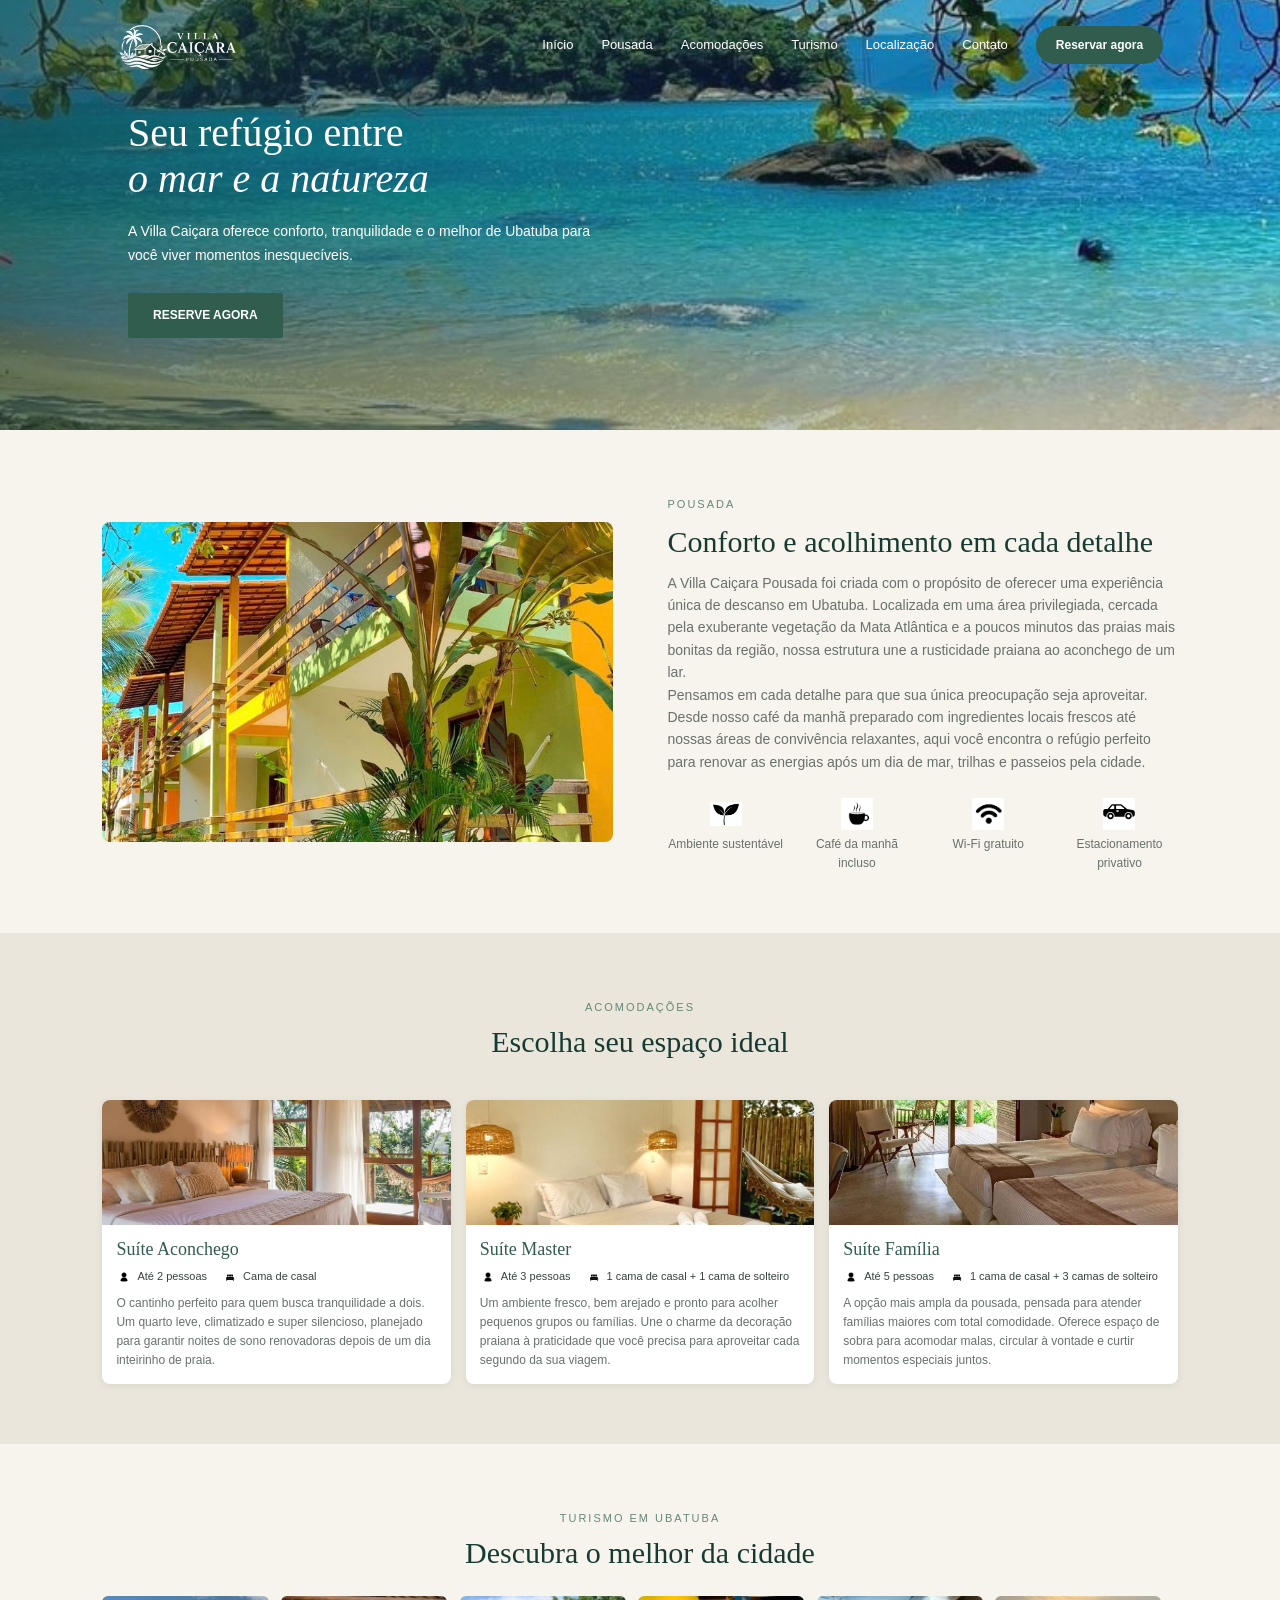
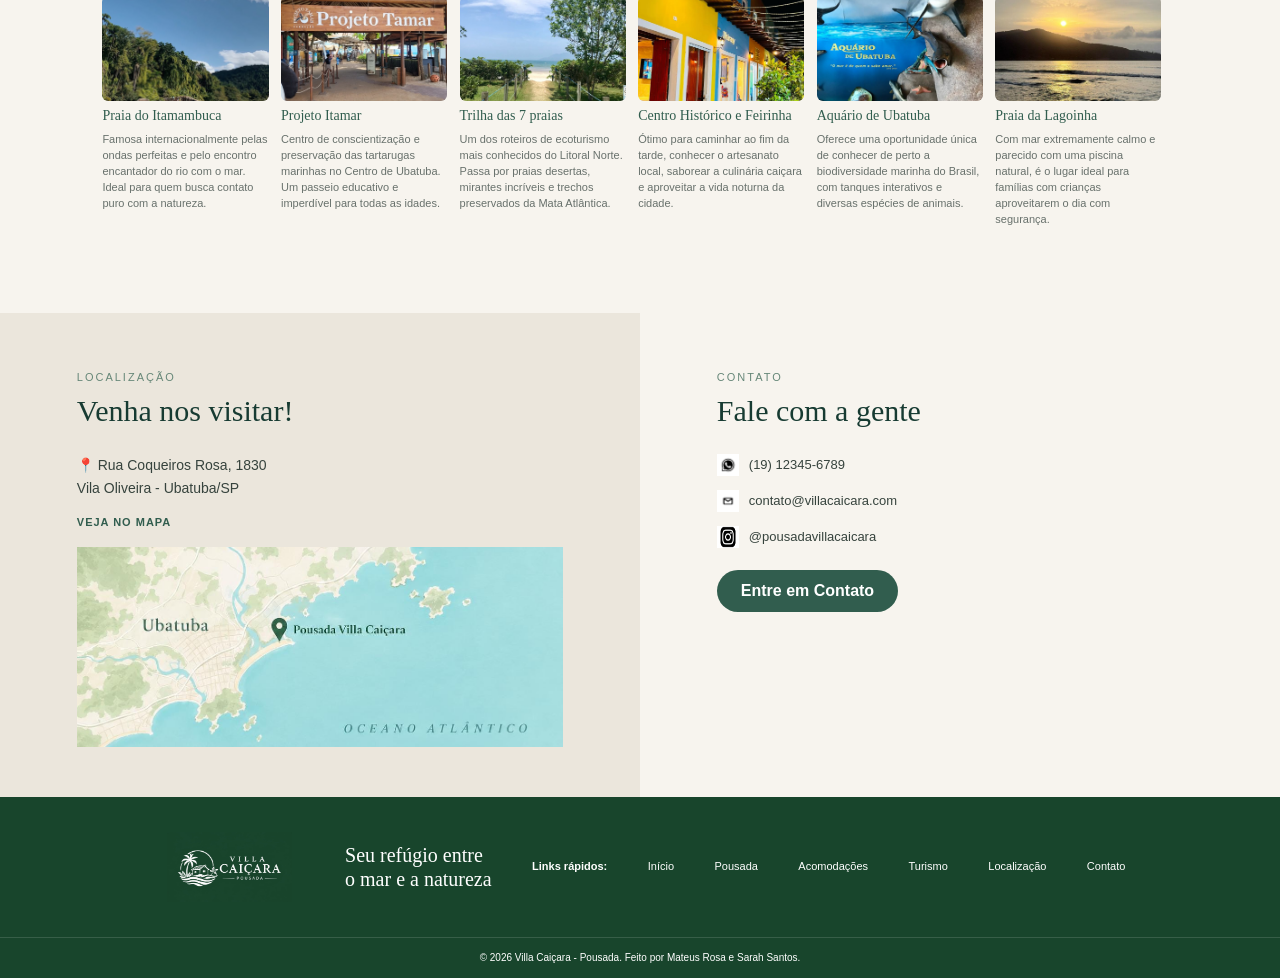
==== index.html @ ea9b94af "add files via upload" ====
<!DOCTYPE html>
<html lang="pt-BR">
<head>
    <meta charset="UTF-8">
    <meta name="viewport" content="width=device-width, initial-scale=1.0">
    <title>Villa Caiçara - Pousada</title>
    <link rel="stylesheet" href="css/style.css">
</head>
<body>
    <header class="hero" id="topo">
        <nav class="menu"> 
             <img src="imagens/logo_principal.png" alt="logo" class="logo-img">
            <div class="links">
                <a href="#topo">Início</a>
                    <a href="#pousada">Pousada</a>
                    <a href="#acomodacoes">Acomodações</a>
                    <a href="#turismo">Turismo</a>
                    <a href="#localizacao">Localização</a>
                    <a href="#contato">Contato</a>
                    <a href="#contato"><button>Reservar agora</button></a>
            </div>
        </nav>
        <div class="hero-text">
            <h1>Seu refúgio entre<br>
                <i>o mar e a natureza</i>
            </h1>
             <p>A Villa Caiçara oferece conforto, tranquilidade e o melhor de Ubatuba para você viver momentos inesquecíveis.</p>
            <a href="#contato" class="btn-reserva">Reserve Agora</a>
            </div>
    </header>


        <section id="pousada">
            <div class="pousada-container">
                <img src="imagens/faixa_pousada.jpeg" alt="" id="pousada-img">
                <div class="pousada-info">
                    <span class="sub-title">POUSADA</span>
                    <h2>Conforto e acolhimento em cada detalhe</h2>
                    <p>A Villa Caiçara Pousada foi criada com o propósito de oferecer uma experiência única de descanso em Ubatuba. Localizada em uma área privilegiada, cercada pela exuberante vegetação da Mata Atlântica e a poucos minutos das praias mais bonitas da região, nossa estrutura une a rusticidade praiana ao aconchego de um lar. <br>
                    Pensamos em cada detalhe para que sua única preocupação seja aproveitar. Desde nosso café da manhã preparado com ingredientes locais frescos até nossas áreas de convivência relaxantes, aqui você encontra o refúgio perfeito para renovar as energias após um dia de mar, trilhas e passeios pela cidade.</p>
                    <div class="itens-grid">
                        <div class="itens">
                            <img src="imagens/ambiente_sustentavel_logo.jpeg" alt="Icone planta" class="itens-img">
                            <p>Ambiente sustentável</p>
                        </div>
                        <div class="itens">
                            <img src="imagens/cafe_logo.jpeg" alt="Icone de um café" class="itens-img">
                            <p>Café da manhã incluso</p>
                        </div>
                        <div class="itens">
                            <img src="imagens/wifi_logo.jpeg" alt="Icone Wi-Fi" class="itens-img">
                            <p>Wi-Fi gratuito</p>
                        </div>
                        <div class="itens">
                            <img src="imagens/estacionamento_logo.jpeg" alt="Icone carro" class="itens-img">
                            <p>Estacionamento privativo</p>
                        </div>

                    </div>

                </div>
            </div>
        </section>

        <section id="acomodacoes">
            <div class="acomodacoes-container">
                <div class="titulo">
                    <span class="sub-title">ACOMODAÇÕES</span>
                    <h2>Escolha seu espaço ideal</h2>
                </div>

                <div class="card-acomodacao">
                    <img src="imagens/suite_aconchego.jpeg" alt="" class="card-img-principal">
                    <div class="card-acomodacao-body">
                        <h3>Suíte Aconchego</h3>
                        <div class="comodidades">
                            <div class="comodidade-item">
                                <img src="imagens/pessoa_logo.jpeg" alt="Pessoas" class="icone-card">
                                <span>Até 2 pessoas</span>
                            </div>
                            <div class="comodidade-item">
                                <img src="imagens/cama_logo.jpeg" alt="Cama" class="icone-card">
                                <span>Cama de casal</span>
                            </div>
                        </div>
                        <p>O cantinho perfeito para quem busca tranquilidade a dois. Um quarto leve, climatizado e super silencioso, planejado para garantir noites de sono renovadoras depois de um dia inteirinho de praia.</p>
                    </div>
                </div>

                <div class="card-acomodacao">
                    <img src="imagens/suite_master.jpeg" alt="" class="card-img-principal">
                    <div class="card-acomodacao-body">
                        <h3>Suíte Master</h3>
                        <div class="comodidades">
                            <div class="comodidade-item">
                                <img src="imagens/pessoa_logo.jpeg" alt="Pessoas" class="icone-card">
                                <span>Até 3 pessoas</span>
                            </div>
                            <div class="comodidade-item">
                                <img src="imagens/cama_logo.jpeg" alt="Cama" class="icone-card">
                                <span>1 cama de casal + 1 cama de solteiro</span>
                            </div>
                        </div>
                        <p>Um ambiente fresco, bem arejado e pronto para acolher pequenos grupos ou famílias. Une o charme da decoração praiana à praticidade que você precisa para aproveitar cada segundo da sua viagem.</p>
                    </div>
                </div>

                <div class="card-acomodacao">
                    <img src="imagens/suite_familia.jpeg" alt="" class="card-img-principal">
                    <div class="card-acomodacao-body">
                        <h3>Suíte Família</h3>
                        <div class="comodidades">
                            <div class="comodidade-item">
                                <img src="imagens/pessoa_logo.jpeg" alt="Pessoas" class="icone-card">
                                <span>Até 5 pessoas</span>
                            </div>
                            <div class="comodidade-item">
                                <img src="imagens/cama_logo.jpeg" alt="Cama" class="icone-card">
                                <span>1 cama de casal + 3 camas de solteiro</span>
                            </div>
                        </div>
                        <p>A opção mais ampla da pousada, pensada para atender famílias maiores com total comodidade. Oferece espaço de sobra para acomodar malas, circular à vontade e curtir momentos especiais juntos.</p>
                    </div>
                </div>
            </div>
        </section>

        <section id="turismo">
            <div class="turismo-container">
                <div class="titulo">
                    <span class="sub-title">TURISMO EM UBATUBA</span>
                    <h2>Descubra o melhor da cidade</h2>
                </div> 
                <div class="card-turismo">
                    <img src="imagens/itamambuca.jpeg" alt="">
                    <div class="card-turismo-body">
                        <h3>Praia do Itamambuca</h3>
                        <p>Famosa internacionalmente pelas ondas perfeitas e pelo encontro encantador do rio com o mar. Ideal para quem busca contato puro com a natureza.</p>
                    </div>
                </div>
                <div class="card-turismo">
                    <img src="imagens/progeto_itamar.jpeg" alt="imagem do projeto Itamar">
                    <div class="card-turismo-body">
                        <h3>Projeto Itamar</h3>
                        <p>Centro de conscientização e preservação das tartarugas marinhas no Centro de Ubatuba. Um passeio educativo e imperdível para todas as idades.</p>
                    </div>
                </div>
                <div class="card-turismo">
                    <img src="imagens/trilha_das_sete_praias.jpeg" alt="imagem da trilha das sete praias">
                    <div class="card-turismo-body">
                        <h3>Trilha das 7 praias</h3>
                        <p>Um dos roteiros de ecoturismo mais conhecidos do Litoral Norte. Passa por praias desertas, mirantes incríveis e trechos preservados da Mata Atlântica.</p>
                    </div>
                </div>
                <div class="card-turismo">
                    <img src="imagens/centrinho.jpeg" alt="imagem do centro de Ubatuba">
                    <div class="card-turismo-body">
                        <h3>Centro Histórico e Feirinha</h3>
                        <p>Ótimo para caminhar ao fim da tarde, conhecer o artesanato local, saborear a culinária caiçara e aproveitar a vida noturna da cidade.</p>
                    </div>
                </div>
                <div class="card-turismo">
                    <img src="imagens/aquario.jpeg" alt="imagem do aquario de Ubatuba">
                    <div class="card-turismo-body">
                        <h3>Aquário de Ubatuba</h3>
                        <p>Oferece uma oportunidade única de conhecer de perto a biodiversidade marinha do Brasil, com tanques interativos e diversas espécies de animais.</p>
                    </div>
                </div>
                <div class="card-turismo">
                    <img src="imagens/praia_lagoinha.jpeg" alt="imagem da praia da Lagoinha">
                    <div class="card-turismo-body">
                        <h3>Praia da Lagoinha</h3>
                        <p>Com mar extremamente calmo e parecido com uma piscina natural, é o lugar ideal para famílias com crianças aproveitarem o dia com segurança.</p>
                    </div>
                </div>
            </div>
        </section>

        <section id="localizacao">
            <div class="turismo-container">
                <div class="titulo">
                    <span class="sub-title">LOCALIZAÇÃO</span>
                    <h2>Venha nos visitar!</h2>
                </div>
                <div class="localizacao-info"> 
                    <p>📍 Rua Coqueiros Rosa, 1830 <br>
                    Vila Oliveira - Ubatuba/SP</p>
                    <h3>VEJA NO MAPA</h3>
                    <img src="imagens/mapa.jpeg" alt="imagem da Localização da pousada" id="mapa">
                </div>
            </div>
        </section>
        
        <section id="contato">
            <div class="titulo">
                    <span class="sub-title">CONTATO</span>
                    <h2>Fale com a gente</h2>
            </div>

            <div class="contato-container">
                <div class="contato-item">
                    <img src="imagens/whatsapp_logo.jpeg" alt="logo do WhatsApp" class="icone-contato">
                    <span>(19) 12345-6789</span>
                </div>
                <div class="contato-item">
                    <img src="imagens/gmail.logo.jpeg" alt="logo do Gmail" class="icone-contato">
                    <span>contato@villacaicara.com</span>
                </div>
                <div class="contato-item">
                    <img src="imagens/instagram_logo.jpeg" alt="logo do Instagram" class="icone-contato">
                    <span>@pousadavillacaicara</span>
                </div>
                
            </div>

            <button id="btnAbrirModal" class="btn-contato">Entre em Contato</button>

            <div id="modalContato" class="modal-container">
                <div class="modal-conteudo">
                    
                    <span id="btnFecharModal" class="btn-fechar">&times;</span>
                    
                    <h2>Entre em Contato</h2>
                    <p>Preencha os campos abaixo para nos enviar uma mensagem:</p>

                    <form id="formContatoModal" class="form-modal">
                        <div class="campo">
                            <label for="modalNome">Nome</label>
                            <input type="text" id="modalNome" required placeholder="Seu nome">
                        </div>

                        <div class="campo">
                            <label for="modalEmail">E-mail</label>
                            <input type="email" id="modalEmail" required placeholder="Seu e-mail">
                        </div>

                        <div class="campo">
                            <label for="modalMensagem">Mensagem</label>
                            <textarea id="modalMensagem" rows="3" required placeholder="Sua mensagem..."></textarea>
                        </div>

                        <button type="submit" class="btn-enviar">Enviar Mensagem</button>
                    </form>

                </div>
            </div>
        </section>

    </main>
    <footer>
        <div class="container-footer">
            <a href="#inicio" class="logo">
                <img src="imagens/logo_footer.jpeg" alt="logo Villa Caiçara com cor do footer" class="logo-img">
            </a>

            <h3>Seu refúgio entre <br>
                o mar e a natureza</h3>
            
            <h4>Links rápidos:</h4>
            <a href="#topo">Início</a>
            <a href="#pousada">Pousada</a>
            <a href="#acomodacoes">Acomodações</a>
            <a href="#turismo">Turismo</a>
            <a href="#localizacao">Localização</a>
            <a href="#contato">Contato</a>
             
        </div>

        <div class="footer-bottom">
            <p>&copy; 2026 Villa Caiçara - Pousada. Feito por Mateus Rosa e Sarah Santos.</p>
        </div>
    </footer>
    <script src="js/script.js"></script>
</body>
</html>
---- css/style.css ----
:root {
    --verde-escuro: #173b32;
    --verde-principal: #315d4e;
    --verde-claro: #668778;
    --bege: #f7f4ee;
    --bege-escuro: #ebe6dc;
    --branco: #ffffff;
    --texto: #36433d;
    --texto-claro: #68716c;
    --footer: #18452c;
}

* {
    margin: 0;
    padding: 0;
    box-sizing: border-box;
}

html {
    scroll-behavior: smooth;
}

body {
    font-family: Arial, sans-serif;
    color: var(--texto);
    background: var(--bege);
    line-height: 1.6;
}

a {
    text-decoration: none;
    color: inherit;
}

img {
    max-width: 100%;
    display: block;
}
/* TOPO / HERO */

.hero {
    height: 430px;
    position: relative;
    color: var(--branco);

    background-image:
        linear-gradient(
            90deg,
            rgba(23, 59, 50, 0.65),
            rgba(23, 59, 50, 0.05)
        ),
        url("../imagens/praia_do_lazaro.jpeg");

    background-size: cover;
    background-position: center;
}

/* MENU */

.menu {
    position: relative;
    z-index: 2;

    width: 100%;
    max-width: 1200px;
    height: 90px;

    margin: auto;
    padding: 15px 6%;

    display: flex;
    align-items: center;
    justify-content: space-between;
}

.logo-img {
    width: 120px;
    height: 70px;
    object-fit: contain;
}

.links {
    display: flex;
    align-items: center;
    gap: 28px;
}

.links a {
    color: white;
    font-size: 13px;
    text-decoration: none;
}

.links a:hover {
    opacity: 0.7;
}

.links button {
    border: none;
    background: var(--verde-principal);
    color: white;

    padding: 12px 20px;
    border-radius: 25px;

    font-size: 12px;
    font-weight: bold;

    cursor: pointer;
}

/* TEXTO DO TOPO */

.hero-text {
    position: relative;
    z-index: 2;

    max-width: 550px;

    margin-left: 10%;
    margin-top: 20px;
}

.hero-text h1 {
    font-family: Georgia, serif;
    font-size: 40px;
    font-weight: normal;
    line-height: 1.15;

    color: white;

    margin-bottom: 18px;
}

.hero-text h1 i {
    font-style: italic;
}

.hero-text p {
    max-width: 470px;

    color: white;
    font-size: 14px;
    line-height: 1.7;

    margin-bottom: 25px;
}

.btn-reserva {
    display: inline-block;

    background: var(--verde-principal);
    color: white;

    padding: 13px 25px;

    font-size: 12px;
    font-weight: bold;
    text-transform: uppercase;

    border-radius: 2px;
}
/* SEÇÕES */
section {
    padding: 60px 8%;
}

.pousada-container {
    max-width: 1100px;
    margin: auto;
    display: grid;
    grid-template-columns: 1fr 1fr;
    gap: 55px;
    align-items: center;
}

#pousada-img {
    width: 100%;
    height: 320px;
    object-fit: cover;
    border-radius: 8px;
}

.sub-title {
    font-size: 11px;
    letter-spacing: 2px;
    color: var(--verde-claro);
}

h2 {
    font: 30px Georgia, serif;
    color: var(--verde-escuro);
    line-height: 1.2;
}

.pousada-info h2 {
    margin: 8px 0 12px;
}

.pousada-info p {
    font-size: 14px;
    color: var(--texto-claro);
}

/* BENEFÍCIOS */
.itens-grid {
    display: grid;
    grid-template-columns: repeat(4, 1fr);
    gap: 15px;
    margin-top: 25px;
    text-align: center;
}

.itens-img {
    width: 32px;
    height: 32px;
    object-fit: contain;
    margin: auto;
}

.itens p {
    font-size: 12px;
    margin-top: 5px;
}

/* ACOMODAÇÕES */
#acomodacoes {
    background: var(--bege-escuro);
}

.titulo {
    text-align: center;
    margin-bottom: 25px;
}

.titulo h2 {
    margin-top: 5px;
}

.acomodacoes-container {
    max-width: 1150px;
    margin: auto;
    display: grid;
    grid-template-columns: repeat(3, 1fr);
    gap: 15px;
}

.acomodacoes-container .titulo {
    grid-column: 1 / -1;
}

.card-acomodacao {
    background: var(--branco);
    border-radius: 8px;
    overflow: hidden;
    box-shadow: 0 2px 8px #0001;
}

.card-img-principal {
    width: 100%;
    height: 125px;
    object-fit: cover;
}

.card-acomodacao-body {
    padding: 14px;
}

.card-acomodacao h3,
.card-turismo h3 {
    font: 18px Georgia, serif;
    color: var(--verde-principal);
    margin-bottom: 8px;
}

.comodidades {
    display: flex;
    gap: 15px;
    margin-bottom: 8px;
}

.comodidade-item {
    display: flex;
    align-items: center;
    gap: 5px;
    font-size: 11px;
}

.icone-card {
    width: 16px;
    height: 16px;
}

.card-acomodacao p,
.card-turismo p {
    font-size: 12px;
    color: var(--texto-claro);
}

/* TURISMO */
#turismo {
    background: var(--bege);
}

.turismo-container {
    max-width: 1200px;
    margin: auto;
}

.card-turismo {
    display: inline-block;
    vertical-align: top;
    width: calc(16.66% - 13px);
    margin: 0 8px 25px 0;
}

.card-turismo > img {
    width: 100%;
    height: 105px;
    object-fit: cover;
    border-radius: 6px;
}

.card-turismo-body {
    padding-top: 7px;
}

.card-turismo h3 {
    font-size: 14px;
}

.card-turismo p {
    font-size: 11px;
    line-height: 1.45;
}

/* LOCALIZAÇÃO E CONTATO */
#localizacao,
#contato {
    width: 50%;
    min-height: 380px;
    padding: 50px 6%;
    box-sizing: border-box;
}
#localizacao {
    float: left;
    background: var(--bege-escuro);
}

#contato {
    float: right;
    background: var(--bege);

}


#localizacao .titulo,
#contato .titulo {
    text-align: left;
}

.localizacao-info {
    max-width: 500px;
    font-size: 14px;
}

.localizacao-info h3 {
    font-size: 11px;
    letter-spacing: 1px;
    margin: 15px 0;
    color: var(--verde-principal);
}

#mapa {
    width: 100%;
    height: 200px;
    object-fit: cover;
}

.contato-container {
    display: flex;
    flex-direction: column;
    gap: 14px;
    margin: 10px 0 22px;
}

.contato-item {
    display: flex;
    align-items: center;
    gap: 10px;
    font-size: 13px;
}

.icone-contato {
    width: 22px;
    height: 22px;
}
footer{
    clear: both;
}

/* MODAL */
.btn-contato {
  background-color: var(--verde-principal);
  color: var(--branco);
  padding: 12px 24px;
  font-size: 1rem;
  font-weight: bold;
  border: none;
  border-radius: 25px;
  cursor: pointer;
  transition: background 0.3s;
}

.btn-contato:hover {
  background-color: var(--verde-claro);
}

.modal-container {
  position: fixed;
  top: 0;
  left: 0;
  width: 100%;
  height: 100%;
  background-color: rgba(0, 0, 0, 0.6);
  display: flex;
  justify-content: center;
  align-items: center;
  z-index: 1000;
  
  opacity: 0;
  pointer-events: none;
  transition: opacity 0.3s ease;
}

.modal-container.ativo {
  opacity: 1;
  pointer-events: all;
}

.modal-conteudo {
  background-color: var(--branco);
  padding: 30px;
  border-radius: 12px;
  width: 90%;
  max-width: 450px;
  position: relative;
  box-shadow: 0 5px 15px rgba(0, 0, 0, 0.3);
}

.btn-fechar {
  position: absolute;
  top: 10px;
  right: 15px;
  font-size: 28px;
  font-weight: bold;
  color: var(--verde-claro);
  cursor: pointer;
}

.btn-fechar:hover {
  color: var(--verde-escuro);
}

.form-modal .campo {
  display: flex;
  flex-direction: column;
  margin-top: 15px;
}

.form-modal label {
  font-weight: bold;
  margin-bottom: 5px;
}

.form-modal input,
.form-modal textarea {
  padding: 10px;
  border: 1px solid var(--verde-principal);
  border-radius: 6px;
  font-family: inherit;
}

.btn-enviar {
  margin-top: 20px;
  width: 100%;
  padding: 12px;
  background-color:var(--verde-principal);
  color: var(--branco);
  border: none;
  border-radius: 6px;
  font-weight: bold;
  cursor: pointer;
}


/* FOOTER */
footer {
    background: var(--footer);
    color: var(--branco);
}

.container-footer {
    max-width: 1150px;
    margin: auto;
    padding: 35px 7%;
    display: flex;
    align-items: center;
    justify-content: space-between;
    gap: 20px;
}

.container-footer .logo-img {
    width: 150px;
}

.container-footer h3 {
    font-family: Georgia, serif;
    font-size: 20px;
    font-weight: normal;
    line-height: 1.2;
    color: var(--branco);
}

.container-footer p,
.container-footer a,
.container-footer h4 {
    font-size: 11px;
}

.footer-bottom {
    text-align: center;
    border-top: 1px solid #ffffff22;
    padding: 12px;
    font-size: 10px;
}

@media (max-width: 800px) {
    .navlist {
        gap: 12px;
    }

    .navlist a {
        font-size: 11px;
    }

    #inicio h2 {
        font-size: 32px;
    }

    .pousada-container,
    .acomodacoes-container {
        grid-template-columns: 1fr;
    }

    .itens-grid {
        grid-template-columns: repeat(2, 1fr);
    }

    .card-turismo {
        width: calc(33.33% - 10px);
    }

    .container-footer {
        flex-wrap: wrap;
    }
    #localizacao,
    #contato  {
        width: 100%;
        float: none;
    }
}

@media (max-width: 500px) {
    .navbar-container {
        flex-direction: column;
        gap: 10px;
    }

    .navlist {
        flex-wrap: wrap;
        justify-content: center;
    }
    
    .card-turismo {
        width: 48%;
    }
    
    #inicio {
        padding: 150px 8% 50px;
    }
}
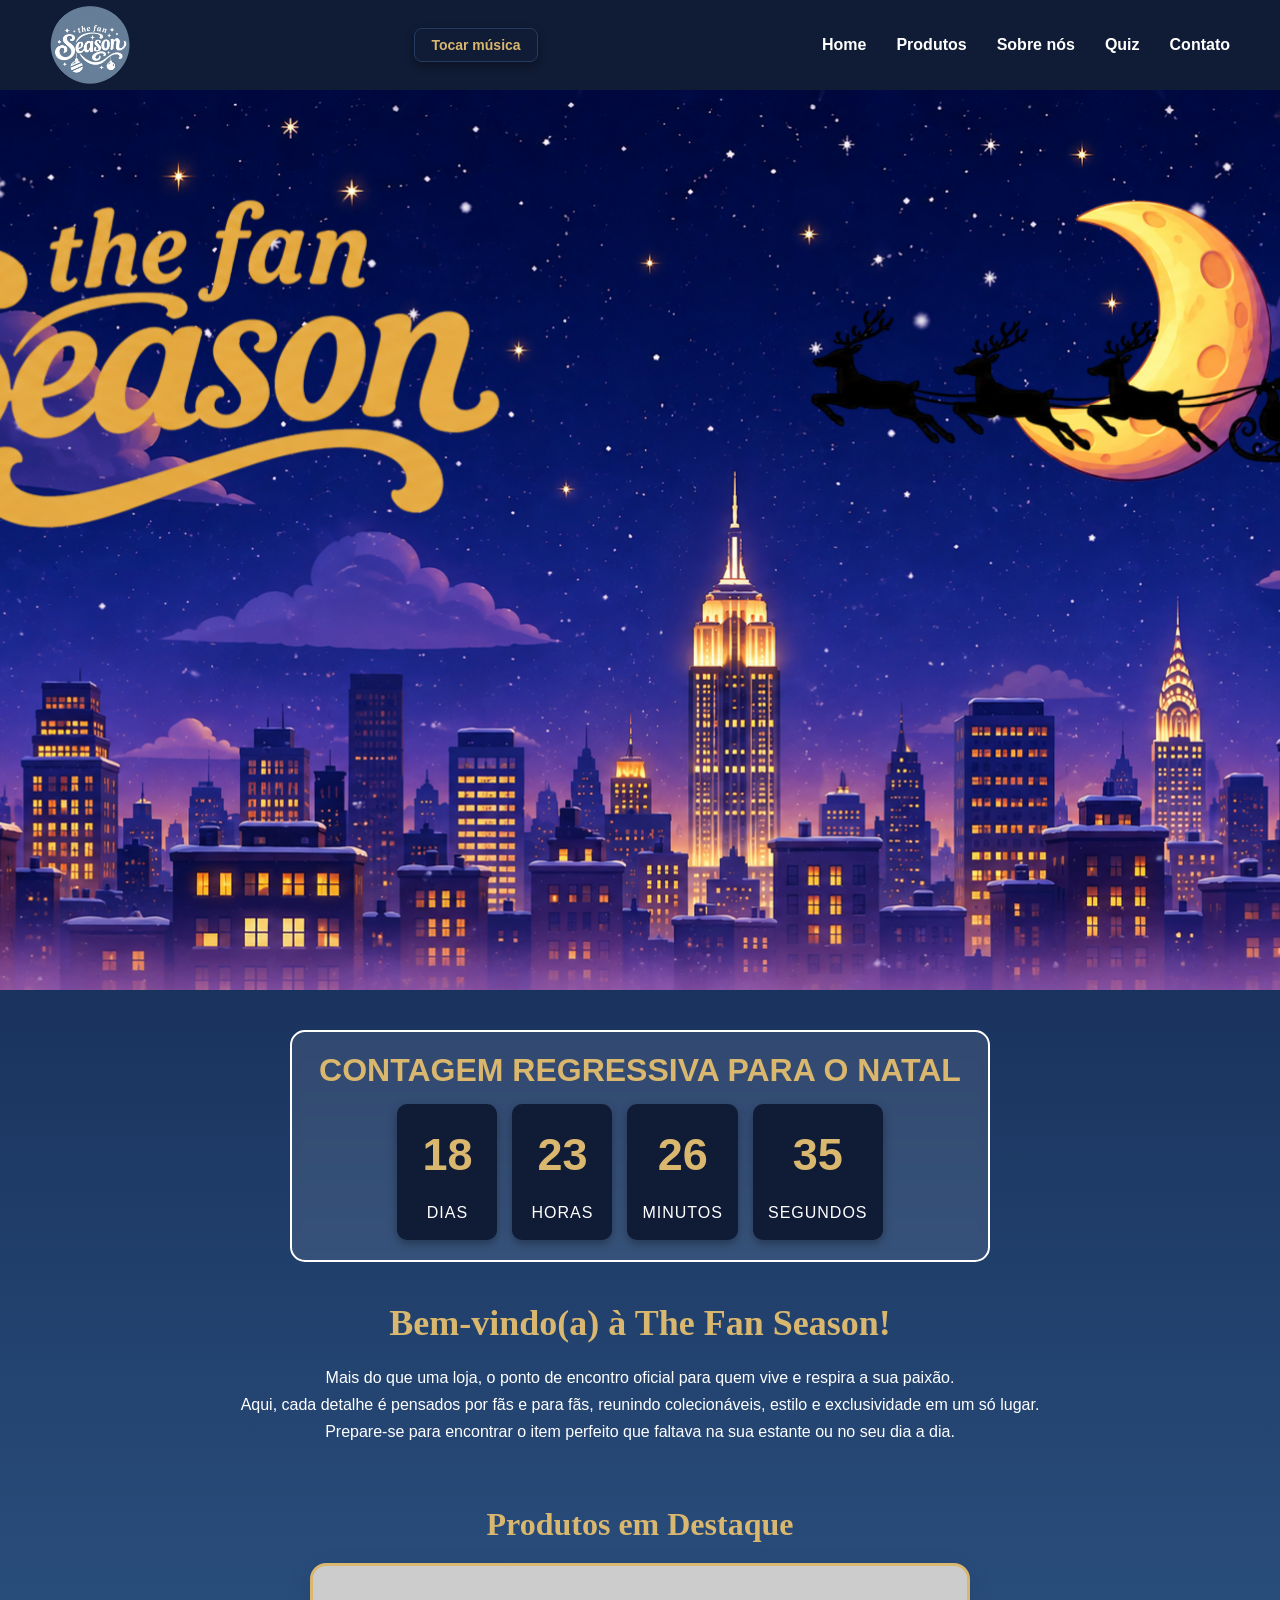
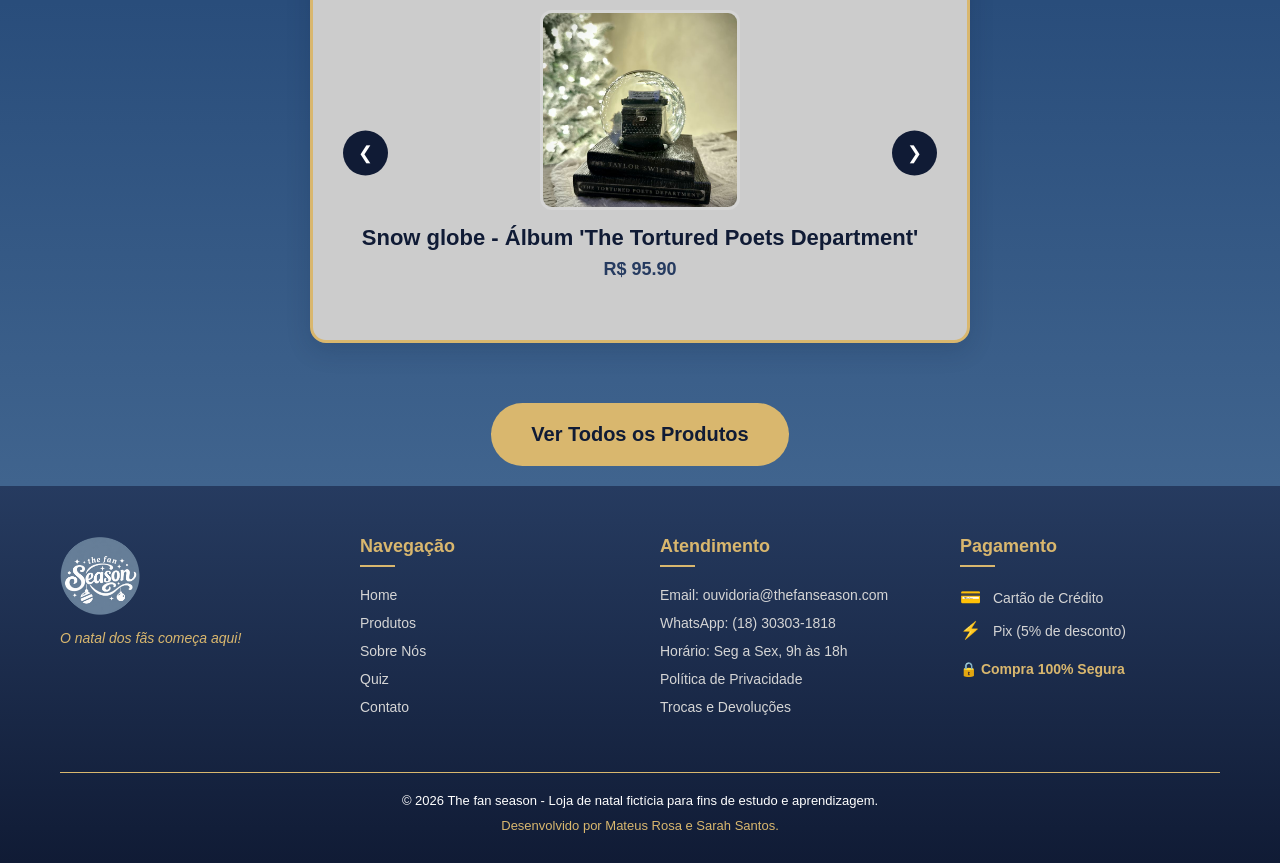
==== commit 8f1ed0ab: "upload do site da loja de natal The Fan Season" ====
--- a/index.html
+++ b/index.html
@@ -1,275 +1,137 @@
 <!DOCTYPE html>
-<html lang="pt-BR">
+<html lang="pt-br">
 <head>
     <meta charset="UTF-8">
     <meta name="viewport" content="width=device-width, initial-scale=1.0">
-    <title>Villa Caiçara - Pousada</title>
+    <title>Home - The fan season</title>
+    <link rel="icon" href="img/fanicons/arvore_de_natal-favicon.png">
     <link rel="stylesheet" href="css/style.css">
+    <link rel="stylesheet" href="css/responsivo.css">
 </head>
 <body>
-    <header class="hero" id="topo">
-        <nav class="menu"> 
-             <img src="imagens/logo_principal.png" alt="logo" class="logo-img">
-            <div class="links">
-                <a href="#topo">Início</a>
-                    <a href="#pousada">Pousada</a>
-                    <a href="#acomodacoes">Acomodações</a>
-                    <a href="#turismo">Turismo</a>
-                    <a href="#localizacao">Localização</a>
-                    <a href="#contato">Contato</a>
-                    <a href="#contato"><button>Reservar agora</button></a>
+    <header>
+        <img src="img/logo.png" alt="Logotipo da Loja de Natal The fan season" class="logo-header">
+        <button id="btn-musica">Tocar música</button>
+        <button class="menu-hamburguer" id="menu-hamburguer"
+            aria-label="Abrir menu" aria-expanded="false">
+        <span></span>
+        <span></span>
+        <span></span>
+        </button>
+
+        <nav class="menu" id="menu">
+            <a href="index.html">Home</a>
+            <a href="produtos.html">Produtos</a>
+            <a href="sobre.html">Sobre nós</a>
+            <a href="quiz.html">Quiz</a>
+            <a href="contato.html">Contato</a>
+        </nav>
+    </header>
+    <main>
+        <section class="parallax">
+            <img src="img/banner_paralax/cidade.png"  id="cidade" alt="Cidade de Nova York com o empire state">
+            <img src="img/banner_paralax/lua.png" id="lua" alt="Lua minguante">
+            <img src="img/banner_paralax/papai_noel.png" id="papai_noel" alt="Papai Noel com seu treno de natal voando no céu com renas">
+            <img src="img/banner_paralax/titulo.png" id="titulo" alt="Título 'The fan season'">
+        </section>
+
+        <div class="container-contador">
+            <div class="contador">
+                <h2>CONTAGEM REGRESSIVA PARA O NATAL</h2>
+                <div class="tempo">
+                    <div class="card">
+                        <h3 id="dias">00</h3>
+                        <p>Dias</p>
+                    </div>
+                    <div class="card">
+                        <h3 id="horas">00</h3>
+                        <p>Horas</p>
+                    </div>
+                    <div class="card">
+                        <h3 id="minutos">00</h3>
+                        <p>Minutos</p>
+                    </div>
+                    <div class="card">
+                        <h3 id="segundos">00</h3>
+                        <p>Segundos</p>
+                    </div>
+                </div>
             </div>
-        </nav>
-        <div class="hero-text">
-            <h1>Seu refúgio entre<br>
-                <i>o mar e a natureza</i>
-            </h1>
-             <p>A Villa Caiçara oferece conforto, tranquilidade e o melhor de Ubatuba para você viver momentos inesquecíveis.</p>
-            <a href="#contato" class="btn-reserva">Reserve Agora</a>
+        </div>
+
+          <article class="boasvindas">
+            <div class="messagem-boasvindas">
+                <h1>Bem-vindo(a) à The Fan Season!</h1>
+                <p>Mais do que uma loja, 
+                    o ponto de encontro oficial para quem vive e respira a sua paixão.<br>
+                     Aqui, cada detalhe é pensados por fãs e para fãs, reunindo colecionáveis, estilo e exclusividade em um só lugar.<br>
+                      Prepare-se para encontrar o item perfeito que faltava na sua estante ou no seu dia a dia.</p>
             </div>
-    </header>
+        </article>
 
-
-        <section id="pousada">
-            <div class="pousada-container">
-                <img src="imagens/faixa_pousada.jpeg" alt="" id="pousada-img">
-                <div class="pousada-info">
-                    <span class="sub-title">POUSADA</span>
-                    <h2>Conforto e acolhimento em cada detalhe</h2>
-                    <p>A Villa Caiçara Pousada foi criada com o propósito de oferecer uma experiência única de descanso em Ubatuba. Localizada em uma área privilegiada, cercada pela exuberante vegetação da Mata Atlântica e a poucos minutos das praias mais bonitas da região, nossa estrutura une a rusticidade praiana ao aconchego de um lar. <br>
-                    Pensamos em cada detalhe para que sua única preocupação seja aproveitar. Desde nosso café da manhã preparado com ingredientes locais frescos até nossas áreas de convivência relaxantes, aqui você encontra o refúgio perfeito para renovar as energias após um dia de mar, trilhas e passeios pela cidade.</p>
-                    <div class="itens-grid">
-                        <div class="itens">
-                            <img src="imagens/ambiente_sustentavel_logo.jpeg" alt="Icone planta" class="itens-img">
-                            <p>Ambiente sustentável</p>
-                        </div>
-                        <div class="itens">
-                            <img src="imagens/cafe_logo.jpeg" alt="Icone de um café" class="itens-img">
-                            <p>Café da manhã incluso</p>
-                        </div>
-                        <div class="itens">
-                            <img src="imagens/wifi_logo.jpeg" alt="Icone Wi-Fi" class="itens-img">
-                            <p>Wi-Fi gratuito</p>
-                        </div>
-                        <div class="itens">
-                            <img src="imagens/estacionamento_logo.jpeg" alt="Icone carro" class="itens-img">
-                            <p>Estacionamento privativo</p>
-                        </div>
-
-                    </div>
-
-                </div>
+        <section class="container-slideshow-destaques">
+            <h2>Produtos em Destaque</h2>
+            <!-- js vai colocar os produtos por esse id -->
+            <div id="slideshow-destaques" class="slideshow-box">
+                <button id="anterior" class="btn-slide">&#10094;</button>
+                <button id="proximo" class="btn-slide">&#10095;</button>
             </div>
         </section>
 
-        <section id="acomodacoes">
-            <div class="acomodacoes-container">
-                <div class="titulo">
-                    <span class="sub-title">ACOMODAÇÕES</span>
-                    <h2>Escolha seu espaço ideal</h2>
-                </div>
-
-                <div class="card-acomodacao">
-                    <img src="imagens/suite_aconchego.jpeg" alt="" class="card-img-principal">
-                    <div class="card-acomodacao-body">
-                        <h3>Suíte Aconchego</h3>
-                        <div class="comodidades">
-                            <div class="comodidade-item">
-                                <img src="imagens/pessoa_logo.jpeg" alt="Pessoas" class="icone-card">
-                                <span>Até 2 pessoas</span>
-                            </div>
-                            <div class="comodidade-item">
-                                <img src="imagens/cama_logo.jpeg" alt="Cama" class="icone-card">
-                                <span>Cama de casal</span>
-                            </div>
-                        </div>
-                        <p>O cantinho perfeito para quem busca tranquilidade a dois. Um quarto leve, climatizado e super silencioso, planejado para garantir noites de sono renovadoras depois de um dia inteirinho de praia.</p>
-                    </div>
-                </div>
-
-                <div class="card-acomodacao">
-                    <img src="imagens/suite_master.jpeg" alt="" class="card-img-principal">
-                    <div class="card-acomodacao-body">
-                        <h3>Suíte Master</h3>
-                        <div class="comodidades">
-                            <div class="comodidade-item">
-                                <img src="imagens/pessoa_logo.jpeg" alt="Pessoas" class="icone-card">
-                                <span>Até 3 pessoas</span>
-                            </div>
-                            <div class="comodidade-item">
-                                <img src="imagens/cama_logo.jpeg" alt="Cama" class="icone-card">
-                                <span>1 cama de casal + 1 cama de solteiro</span>
-                            </div>
-                        </div>
-                        <p>Um ambiente fresco, bem arejado e pronto para acolher pequenos grupos ou famílias. Une o charme da decoração praiana à praticidade que você precisa para aproveitar cada segundo da sua viagem.</p>
-                    </div>
-                </div>
-
-                <div class="card-acomodacao">
-                    <img src="imagens/suite_familia.jpeg" alt="" class="card-img-principal">
-                    <div class="card-acomodacao-body">
-                        <h3>Suíte Família</h3>
-                        <div class="comodidades">
-                            <div class="comodidade-item">
-                                <img src="imagens/pessoa_logo.jpeg" alt="Pessoas" class="icone-card">
-                                <span>Até 5 pessoas</span>
-                            </div>
-                            <div class="comodidade-item">
-                                <img src="imagens/cama_logo.jpeg" alt="Cama" class="icone-card">
-                                <span>1 cama de casal + 3 camas de solteiro</span>
-                            </div>
-                        </div>
-                        <p>A opção mais ampla da pousada, pensada para atender famílias maiores com total comodidade. Oferece espaço de sobra para acomodar malas, circular à vontade e curtir momentos especiais juntos.</p>
-                    </div>
-                </div>
-            </div>
-        </section>
-
-        <section id="turismo">
-            <div class="turismo-container">
-                <div class="titulo">
-                    <span class="sub-title">TURISMO EM UBATUBA</span>
-                    <h2>Descubra o melhor da cidade</h2>
-                </div> 
-                <div class="card-turismo">
-                    <img src="imagens/itamambuca.jpeg" alt="">
-                    <div class="card-turismo-body">
-                        <h3>Praia do Itamambuca</h3>
-                        <p>Famosa internacionalmente pelas ondas perfeitas e pelo encontro encantador do rio com o mar. Ideal para quem busca contato puro com a natureza.</p>
-                    </div>
-                </div>
-                <div class="card-turismo">
-                    <img src="imagens/progeto_itamar.jpeg" alt="imagem do projeto Itamar">
-                    <div class="card-turismo-body">
-                        <h3>Projeto Itamar</h3>
-                        <p>Centro de conscientização e preservação das tartarugas marinhas no Centro de Ubatuba. Um passeio educativo e imperdível para todas as idades.</p>
-                    </div>
-                </div>
-                <div class="card-turismo">
-                    <img src="imagens/trilha_das_sete_praias.jpeg" alt="imagem da trilha das sete praias">
-                    <div class="card-turismo-body">
-                        <h3>Trilha das 7 praias</h3>
-                        <p>Um dos roteiros de ecoturismo mais conhecidos do Litoral Norte. Passa por praias desertas, mirantes incríveis e trechos preservados da Mata Atlântica.</p>
-                    </div>
-                </div>
-                <div class="card-turismo">
-                    <img src="imagens/centrinho.jpeg" alt="imagem do centro de Ubatuba">
-                    <div class="card-turismo-body">
-                        <h3>Centro Histórico e Feirinha</h3>
-                        <p>Ótimo para caminhar ao fim da tarde, conhecer o artesanato local, saborear a culinária caiçara e aproveitar a vida noturna da cidade.</p>
-                    </div>
-                </div>
-                <div class="card-turismo">
-                    <img src="imagens/aquario.jpeg" alt="imagem do aquario de Ubatuba">
-                    <div class="card-turismo-body">
-                        <h3>Aquário de Ubatuba</h3>
-                        <p>Oferece uma oportunidade única de conhecer de perto a biodiversidade marinha do Brasil, com tanques interativos e diversas espécies de animais.</p>
-                    </div>
-                </div>
-                <div class="card-turismo">
-                    <img src="imagens/praia_lagoinha.jpeg" alt="imagem da praia da Lagoinha">
-                    <div class="card-turismo-body">
-                        <h3>Praia da Lagoinha</h3>
-                        <p>Com mar extremamente calmo e parecido com uma piscina natural, é o lugar ideal para famílias com crianças aproveitarem o dia com segurança.</p>
-                    </div>
-                </div>
-            </div>
-        </section>
-
-        <section id="localizacao">
-            <div class="turismo-container">
-                <div class="titulo">
-                    <span class="sub-title">LOCALIZAÇÃO</span>
-                    <h2>Venha nos visitar!</h2>
-                </div>
-                <div class="localizacao-info"> 
-                    <p>📍 Rua Coqueiros Rosa, 1830 <br>
-                    Vila Oliveira - Ubatuba/SP</p>
-                    <h3>VEJA NO MAPA</h3>
-                    <img src="imagens/mapa.jpeg" alt="imagem da Localização da pousada" id="mapa">
-                </div>
-            </div>
-        </section>
-        
-        <section id="contato">
-            <div class="titulo">
-                    <span class="sub-title">CONTATO</span>
-                    <h2>Fale com a gente</h2>
-            </div>
-
-            <div class="contato-container">
-                <div class="contato-item">
-                    <img src="imagens/whatsapp_logo.jpeg" alt="logo do WhatsApp" class="icone-contato">
-                    <span>(19) 12345-6789</span>
-                </div>
-                <div class="contato-item">
-                    <img src="imagens/gmail.logo.jpeg" alt="logo do Gmail" class="icone-contato">
-                    <span>contato@villacaicara.com</span>
-                </div>
-                <div class="contato-item">
-                    <img src="imagens/instagram_logo.jpeg" alt="logo do Instagram" class="icone-contato">
-                    <span>@pousadavillacaicara</span>
-                </div>
-                
-            </div>
-
-            <button id="btnAbrirModal" class="btn-contato">Entre em Contato</button>
-
-            <div id="modalContato" class="modal-container">
-                <div class="modal-conteudo">
-                    
-                    <span id="btnFecharModal" class="btn-fechar">&times;</span>
-                    
-                    <h2>Entre em Contato</h2>
-                    <p>Preencha os campos abaixo para nos enviar uma mensagem:</p>
-
-                    <form id="formContatoModal" class="form-modal">
-                        <div class="campo">
-                            <label for="modalNome">Nome</label>
-                            <input type="text" id="modalNome" required placeholder="Seu nome">
-                        </div>
-
-                        <div class="campo">
-                            <label for="modalEmail">E-mail</label>
-                            <input type="email" id="modalEmail" required placeholder="Seu e-mail">
-                        </div>
-
-                        <div class="campo">
-                            <label for="modalMensagem">Mensagem</label>
-                            <textarea id="modalMensagem" rows="3" required placeholder="Sua mensagem..."></textarea>
-                        </div>
-
-                        <button type="submit" class="btn-enviar">Enviar Mensagem</button>
-                    </form>
-
-                </div>
-            </div>
-        </section>
+        <div class="btn-ver-todos-container">
+            <form action="produtos.html">
+                <button type="submit" class="btn-ver-todos">Ver Todos os Produtos</button>
+            </form>
+        </div>
 
     </main>
     <footer>
         <div class="container-footer">
-            <a href="#inicio" class="logo">
-                <img src="imagens/logo_footer.jpeg" alt="logo Villa Caiçara com cor do footer" class="logo-img">
-            </a>
+            <div class="footer-img">
+                <a href="index.html">
+                    <img src="img/logo.png" alt="Logotipo da Loja de Natal The fan season" class="logo-footer">
+                </a>
+                <p>O natal dos fãs começa aqui!</p>
+            </div>
 
-            <h3>Seu refúgio entre <br>
-                o mar e a natureza</h3>
-            
-            <h4>Links rápidos:</h4>
-            <a href="#topo">Início</a>
-            <a href="#pousada">Pousada</a>
-            <a href="#acomodacoes">Acomodações</a>
-            <a href="#turismo">Turismo</a>
-            <a href="#localizacao">Localização</a>
-            <a href="#contato">Contato</a>
+            <div class="footer-navegacao">
+                <h4>Navegação</h4>
+                <ul>
+                    <li><a href="index.html">Home</a></li>
+                    <li><a href="produtos.html">Produtos</a></li>
+                    <li><a href="sobre.html">Sobre Nós</a></li>
+                    <li><a href="quiz.html">Quiz</a></li>
+                    <li><a href="contato.html">Contato</a></li>
+                </ul>
+            </div>
+            <div class="footer-atendimento">
+                <h4>Atendimento</h4>
+                <ul>
+                    <li>Email: ouvidoria@thefanseason.com</li>
+                    <li>WhatsApp: (18) 30303-1818</li>
+                    <li>Horário: Seg a Sex, 9h às 18h</li>
+                    <li><a href="#">Política de Privacidade</a></li>
+                    <li><a href="#">Trocas e Devoluções</a></li>
+                </ul>
+            </div>
+
+            <div class="footer-pagamento">
+                <h4>Pagamento</h4>
+                <ul class="metodos-pagamento">
+                    <li><span>💳</span> Cartão de Crédito</li>
+                    <li><span>⚡</span> Pix (5% de desconto)</li>
+                </ul>
+                <p id="seguranca">🔒 Compra 100% Segura</p>
+            </div>
              
         </div>
 
         <div class="footer-bottom">
-            <p>&copy; 2026 Villa Caiçara - Pousada. Feito por Mateus Rosa e Sarah Santos.</p>
+            <p>&copy; 2026 The fan season - Loja de natal fictícia para fins de estudo e aprendizagem.</p>
+            <p>Desenvolvido por Mateus Rosa e Sarah Santos.</p>
         </div>
     </footer>
+    <script src="js/produtos.js"></script>
     <script src="js/script.js"></script>
 </body>
 </html>
--- a/css/style.css
+++ b/css/style.css
@@ -1,592 +1,1441 @@
+
 :root {
-    --verde-escuro: #173b32;
-    --verde-principal: #315d4e;
-    --verde-claro: #668778;
-    --bege: #f7f4ee;
-    --bege-escuro: #ebe6dc;
-    --branco: #ffffff;
-    --texto: #36433d;
-    --texto-claro: #68716c;
-    --footer: #18452c;
-}
-
+    --cor-branco: #FFFFFF;
+    --cor-cinza-claro: #cccccc;
+    --cor-cinza: #D5D5D5;
+    --cor-preto: #000000;
+
+    --azul-escuro: #101B35;
+    --azul-claro: #263B60;
+    --azul-quadrado: #8FA5BA;
+
+    --dourado: #D9B76E;
+}
+
+/* CONFIGURAÇÃO GERAL */
 * {
     margin: 0;
     padding: 0;
     box-sizing: border-box;
-}
-
-html {
-    scroll-behavior: smooth;
-}
-
-body {
+    border: none;
+}
+
+
+   body {
+    background: linear-gradient(
+        to bottom,
+        #010832 0%,
+        #10234C 25%,
+        #294D7B 65%,
+        #52769D 100%
+    );
+
     font-family: Arial, sans-serif;
-    color: var(--texto);
-    background: var(--bege);
-    line-height: 1.6;
-}
-
-a {
+   }
+
+.logo-header {
+    width: 50px;
+    height: auto;
+    max-width: 120px;
+    object-fit: contain;
+}
+
+/* =========================
+   PARALLAX
+========================= */
+.parallax {
+    position: relative;
+    display: flex;
+    justify-content: center;
+    align-items: center;
+
+    height: 100vh;
+    width: 100%;
+    overflow: hidden;
+}
+/* IMAGENS DO PARALLAX */
+.parallax img {
+    position: absolute;
+
+    top: 0;
+    left: 0;
+
+    width: 100%;
+    height: 100%;
+
+    object-fit: cover;
+
+    pointer-events: none;
+    user-select: none;
+}
+#lua {
+    object-fit: contain;
+    object-position: center;
+}
+
+/* CAMADA 1 */
+#cidade {
+    z-index: 1;
+}
+
+/* CAMADA 2 */
+#lua {
+    z-index: 2;
+}
+
+/* CAMADA 3 */
+#papai_noel {
+    z-index: 3;
+}
+
+/* CAMADA 4 */
+#titulo {
+    z-index: 4;
+} 
+/* =========================
+   BOAS-VINDAS
+========================= */
+
+/* BOAS-VINDAS */
+.messagem-boasvindas h1 {
+    font-family: Georgia, serif;
+    color: var(--dourado);
+    font-size: 36px;
+    font-weight: bold;
+    margin-bottom: 20px;
+    text-align: center;
+}
+
+.messagem-boasvindas p {
+    font-family: Arial, sans-serif;
+    color: var(--cor-branco);
+    font-size: 16px;
+    line-height: 1.7;
+    text-align: center;
+}
+
+.btn-ver-todos-container {
+    display: flex;
+    justify-content: center;
+    margin: 20px;
+    text-align: center;
+}
+
+.btn-ver-todos {
+    background-color: var(--dourado);
+    color: var(--azul-escuro);
+    padding: 20px 40px;
+    font-size: 20px;
+    font-weight: bold;
+    border-radius: 45px;
+    cursor: pointer;
+    transition: 0.3s;
+}
+
+.btn-ver-todos:hover {
+    background-color: var(--azul-escuro);
+    color: var(--dourado);
+}
+
+/* =========================
+   CONTADOR REGRESSIVO
+========================= */
+
+.container-contador {
+    position: relative;
+
+    display: flex;
+    justify-content: center;
+    align-items: center;
+    flex-direction: column;
+
+    border-radius: 15px;
+    border: 2px solid var(--cor-branco);
+
+    background-color: rgba(255, 255, 255, 0.1);
+    backdrop-filter: blur(5px);
+
+    padding: 20px;
+    width: 90%;
+    max-width: 700px;
+
+    margin: 40px auto;
+}
+
+.container-contador .contador h2 {
+    font-size: 32px;
+    color: var(--dourado);
+    text-align: center;
+    font-weight: 900;
+    margin-bottom: 15px;
+}
+
+.container-contador .contador .tempo {
+    display: flex;
+    justify-content: center;
+    align-items: center;
+    gap: 15px;
+    flex-wrap: wrap;
+}
+
+.container-contador .contador .tempo .card {
+    padding: 10px;
+    background-color: var(--azul-escuro);
+    border-radius: 10px;
+    text-align: center;
+    box-shadow: 0 4px 10px rgba(0, 0, 0, 0.3);
+}
+
+.container-contador .contador .tempo .card h3 {
+    font-size: 45px;
+    color: var(--dourado);
+    padding: 5px;
+    min-width: 80px;
+    font-weight: bold;
+}
+
+.container-contador .contador .tempo .card p {
+    font-size: 16px;
+    padding: 5px;
+    color: var(--cor-branco);
+    text-transform: uppercase;
+    letter-spacing: 1px;
+}
+
+/* =========================
+   NEVE
+========================= */
+
+/* Estilo dos flocos de neve */
+.floco-neve {
+    position: fixed;
+    top: -10px;
+    background-color: var(--cor-branco);
+    border-radius: 50%;
+    pointer-events: none; 
+    z-index: 9999; /* Fica acima de tudo, mas sem bloquear nada */
+    animation-name: cairNeve;
+    animation-timing-function: linear;
+    animation-iteration-count: infinite;
+}
+
+/* Animação de queda de cima para baixo */
+@keyframes cairNeve {
+    0% {
+        transform: translateY(0px) translateX(0px);
+    }
+    50% {
+        transform: translateY(50vh) translateX(15px); 
+    }
+    100% {
+        transform: translateY(105vh) translateX(-15px);
+    }
+}
+
+/* =========================
+   PRODUTOS
+========================= */
+
+.container-produtos {
+    max-width: 1200px;
+    margin: 0 auto;
+    padding: 20px;
+}
+
+/* Barra de busca */
+.filtros-container {
+    display: flex;
+    gap: 15px;
+    margin-bottom: 15px;
+    flex-wrap: wrap;
+}
+
+.filtros-container input,
+.filtros-container select {
+    padding: 10px 15px;
+    font-size: 1rem;
+    border: 1px solid var(--azul-claro);
+    border-radius: 8px;
+    outline: none;
+    flex: 1;
+    min-width: 200px;
+}
+
+.contador-produtos {
+    font-size: 0.9rem;
+    color: var(--cor-cinza);
+    margin-bottom: 20px;
+}
+
+/* =========================
+   MODAL DE CONTATO
+========================= */
+
+.btn-contato-container {
+    display: flex;
+    justify-content: center;
+    margin: 20px;
+    text-align: center;
+}
+
+/* BOTÃO ABRIR */
+.btn-contato {
+    background-color: var(--dourado);
+    color: var(--azul-escuro);
+    padding: 12px 24px;
+    font-size: 16px;
+    font-weight: bold;
+    border-radius: 25px;
+    cursor: pointer;
+    transition: 0.3s;
+}
+
+.btn-contato:hover {
+    background-color: var(--azul-claro);
+    color: var(--dourado);
+}
+
+/* FUNDO DO MODAL */
+.modal-container {
+    position: fixed;
+    top: 0;
+    left: 0;
+    width: 100%;
+    height: 100%;
+
+    background-color: rgba(0, 0, 0, 0.7);
+
+    display: flex;
+    justify-content: center;
+    align-items: center;
+
+    z-index: 1000;
+    opacity: 0;
+    pointer-events: none;
+    transition: opacity 0.3s ease;
+}
+
+.modal-container.ativo {
+    opacity: 1;
+    pointer-events: all;
+}
+
+/* CONTEÚDO */
+.modal-conteudo {
+    background-color: var(--azul-escuro);
+    border: 1px solid var(--azul-claro);
+    padding: 30px;
+    border-radius: 12px;
+
+    width: 90%;
+    max-width: 450px;
+
+    position: relative;
+
+    box-shadow: 0 5px 20px rgba(0, 0, 0, 0.5);
+}
+
+/* TÍTULO */
+.modal-conteudo h2 {
+    color: var(--dourado);
+    margin-bottom: 10px;
+}
+
+/* DESCRIÇÃO */
+.modal-conteudo p {
+    color: var(--cor-cinza);
+    font-size: 14px;
+    line-height: 1.5;
+}
+
+/* BOTÃO FECHAR */
+.btn-fechar {
+    position: absolute;
+    top: 10px;
+    right: 15px;
+
+    font-size: 28px;
+    font-weight: bold;
+
+    color: var(--dourado);
+    cursor: pointer;
+    transition: 0.3s;
+}
+
+.btn-fechar:hover {
+    color: var(--cor-branco);
+}
+
+/* CAMPOS DO FORMULÁRIO */
+.form-modal .campo {
+    display: flex;
+    flex-direction: column;
+    margin-top: 15px;
+}
+
+/* LABELS */
+.form-modal label {
+    color: var(--dourado);
+    font-weight: bold;
+    font-size: 14px;
+    margin-bottom: 7px;
+}
+
+/* INPUTS, SELECT E TEXTAREA */
+.form-modal input,
+.form-modal select,
+.form-modal textarea {
+    width: 100%;
+    padding: 12px;
+
+    background-color: var(--azul-escuro);
+    color: var(--cor-branco);
+
+    border: 1px solid var(--azul-claro);
+    border-radius: 6px;
+
+    font-family: inherit;
+    font-size: 14px;
+
+    outline: none;
+    transition: 0.3s;
+}
+
+/* FOCO NOS CAMPOS */
+.form-modal input:focus,
+.form-modal select:focus,
+.form-modal textarea:focus {
+    border-color: var(--dourado);
+    box-shadow: 0 0 6px rgba(217, 183, 110, 0.2);
+}
+
+/* PLACEHOLDERS */
+.form-modal input::placeholder,
+.form-modal textarea::placeholder {
+    color: #8995AA;
+}
+
+/* OPÇÕES DO SELECT */
+.form-modal select option {
+    background-color: var(--azul-escuro);
+    color: var(--cor-branco);
+}
+
+/* OUTRO ASSUNTO */
+#campoOutroAssunto {
+    display: none;
+    margin-top: 5px;
+    animation: aparecer 0.3s ease;
+}
+
+/* BOTÃO ENVIAR */
+.btn-enviar {
+    margin-top: 20px;
+    width: 100%;
+    padding: 12px;
+
+    background-color: var(--azul-claro);
+    color: var(--dourado);
+
+    border-radius: 6px;
+    font-weight: bold;
+    cursor: pointer;
+    transition: 0.3s;
+}
+
+.btn-enviar:hover {
+    background-color: var(--dourado);
+    color: var(--azul-escuro);
+}
+
+/* ANIMAÇÃO */
+@keyframes aparecer {
+    from {
+        opacity: 0;
+        transform: translateY(-5px);
+    }
+
+    to {
+        opacity: 1;
+        transform: translateY(0);
+    }
+}
+
+
+.btn-enviar {
+    margin-top: 20px;
+    width: 100%;
+    padding: 12px;
+    background-color:var(--azul-claro);
+    color: var(--dourado);
+    border: none;
+    border-radius: 6px;
+    font-weight: bold;
+    cursor: pointer;
+}
+
+/* CABEÇALHO */
+header {
+    width: 100%;
+    height: 90px;
+
+    display: flex;
+    justify-content: space-between;
+    align-items: center;
+
+    padding: 0 50px;
+
+    background-color: var(--azul-escuro);
+
+    position: relative;
+    z-index: 10;
+}
+
+/* LOGOTIPO */
+.logo-header {
+    width: 80px;
+    height: auto;
+}
+
+/* MENU DESKTOP */
+.menu {
+    display: flex;
+    align-items: center;
+    gap: 30px;
+}
+
+/* LINKS DO MENU */
+.menu a {
+    color: var(--cor-branco);
     text-decoration: none;
-    color: inherit;
-}
-
-img {
-    max-width: 100%;
+
+    font-size: 16px;
+    font-weight: bold;
+
+    position: relative;
+    transition: 0.3s;
+}
+
+/* EFEITO AO PASSAR O MOUSE */
+.menu a:hover {
+    color: var(--dourado);
+}
+
+/* LINHA DOURADA ANIMADA */
+.menu a::after {
+    content: "";
+
+    position: absolute;
+    left: 0;
+    bottom: -7px;
+
+    width: 0;
+    height: 2px;
+
+    background-color: var(--dourado);
+
+    transition: 0.3s;
+}
+
+.menu a:hover::after {
+    width: 100%;
+}
+
+/* BOTÃO HAMBÚRGUER */
+.menu-hamburguer {
+    display: none;
+}
+/* =========================
+   RODAPÉ - FOOTER
+========================= */
+
+footer {
+    width: 100%;
+    background: linear-gradient(
+        to bottom,
+        var(--azul-claro),
+        var(--azul-escuro)
+    );
+
+    color: var(--cor-branco);
+    padding: 50px 60px 20px;
+}
+
+/* CONTAINER PRINCIPAL */
+.container-footer {
+    display: flex;
+    justify-content: space-between;
+    align-items: flex-start;
+
+    gap: 40px;
+    max-width: 1300px;
+    margin: auto;
+}
+
+/* LOGOTIPO */
+.footer-img {
+    flex: 1;
+}
+
+.footer-img p {
+    color: var(--dourado);
+    font-size: 14px;
+    margin-top: 10px;
+    font-style: italic;
+}
+
+.logo-footer {
+    width: 80px;
+    height: auto;
+}
+
+/* COLUNAS */
+.footer-navegacao,
+.footer-atendimento,
+.footer-pagamento {
+    flex: 1;
+}
+
+/* TÍTULOS */
+.container-footer h4 {
+    color: var(--dourado);
+    font-size: 18px;
+    margin-bottom: 20px;
+
+    position: relative;
+}
+
+/* DETALHE ABAIXO DOS TÍTULOS */
+.container-footer h4::after {
+    content: "";
+
     display: block;
-}
-/* TOPO / HERO */
-
-.hero {
-    height: 430px;
-    position: relative;
+    width: 35px;
+    height: 2px;
+
+    background-color: var(--dourado);
+
+    margin-top: 8px;
+}
+
+/* LISTAS */
+.container-footer ul {
+    list-style: none;
+    padding: 0;
+}
+
+/* ITENS */
+.container-footer li {
+    margin-bottom: 12px;
+    font-size: 14px;
+    color: var(--cor-cinza);
+}
+
+/* LINKS */
+.container-footer a {
+    color: var(--cor-cinza);
+    text-decoration: none;
+
+    transition: 0.3s;
+}
+
+/* EFEITO DOS LINKS */
+.container-footer a:hover {
+    color: var(--dourado);
+}
+
+/* MÉTODOS DE PAGAMENTO */
+.metodos-pagamento span {
+    margin-right: 8px;
+    font-size: 17px;
+}
+
+/* SEGURANÇA */
+#seguranca {
+    margin-top: 20px;
+    color: var(--dourado);
+    font-size: 14px;
+    font-weight: bold;
+}
+
+/* PARTE INFERIOR DO FOOTER */
+.footer-bottom {
+    border-top: 1px solid var(--dourado);
+
+    margin-top: 45px;
+    padding-top: 20px;
+
+    text-align: center;
+}
+
+.footer-bottom p {
+    font-size: 13px;
+    color: var(--cor-branco);
+    margin-bottom: 10px;
+}
+
+.footer-bottom p:last-child {
+    color: var(--dourado);
+}
+
+
+/* =================================
+ SOBRE NÓS
+================================= */
+
+/* TÍTULO PRINCIPAL */
+#titulo-sobre-nos {
+    font-family: Georgia, serif;
+    color: var(--dourado);
+    text-align: center;
+    font-size: 32px;
+    margin-bottom: 30px;
+}
+
+
+/* QUADRADOS DA HISTÓRIA */
+.historia-section,
+.introducao-historia {
+    background-color: var(--azul-quadrado);
+    padding: 30px;
+    border-radius: 15px;
+    margin: 30px auto;
+    max-width: 1100px;
+    box-shadow: 0 5px 15px rgba(0, 0, 0, 0.12);
+}
+
+/* TÍTULOS DA HISTÓRIA */
+.historia-section h3 {
+    font-family: Georgia, serif;
+    color: var(--dourado);
+    font-size: 24px;
+    margin-bottom: 20px;
+}
+
+/* TEXTOS DA HISTÓRIA */
+.historia-section p,
+.introducao-historia p {
+    font-family: Arial, sans-serif;
+    color: var(--cor-branco);
+    font-size: 16px;
+    line-height: 1.8;
+    margin-bottom: 15px;
+}
+
+/* TÍTULO DA EQUIPE */
+.apresentacao-da-equipe h2 {
+    font-family: Georgia, serif;
+    color: var(--dourado);
+    text-align: center;
+    font-size: 28px;
+    margin-bottom: 30px;
+}
+
+/* CONTAINER DOS INTEGRANTES */
+.membro-equipe {
+    display: flex;
+    align-items: center;
+    gap: 30px;
+    padding: 30px;
+    margin: 30px auto;
+    max-width: 1000px;
+}
+
+/* FOTOS DOS INTEGRANTES */
+.membro-avatar {
+    width: 200px;
+    height: 200px;
+    flex-shrink: 0;
+    overflow: hidden;
+    border-radius: 50%;
+    border: 3px solid var(--dourado);
+}
+
+.membro-avatar img {
+    width: 100%;
+    height: 100%;
+    object-fit: cover;
+    object-position: center;
+    display: block;
+}
+
+/* INFORMAÇÕES DOS INTEGRANTES */
+.membro-info {
+    flex: 1;
+}
+
+/* NOMES DOS INTEGRANTES */
+.membro-info h3 {
+    font-family: Georgia, serif;
+    color: var(--dourado);
+    font-size: 24px;
+    margin-bottom: 15px;
+}
+
+/* TEXTOS E DESCRIÇÕES */
+.membro-info p {
+    font-family: Arial, sans-serif;
+    color: var(--cor-branco);
+    font-size: 16px;
+    line-height: 1.7;
+    margin-bottom: 10px;
+}
+
+/* FUNÇÃO DOS INTEGRANTES */
+.membro-info strong {
+    color: var(--cor-branco);
+    font-weight: bold;
+}
+
+
+/* ÁREA DOS FILTROS */
+.filtros-container {
+    display: flex;
+    justify-content: center;
+    align-items: center;
+    gap: 20px;
+    width: 100%;
+    padding: 30px 5%;
+    box-sizing: border-box;
+}
+
+/* BARRA DE PESQUISA */
+#busca {
+    width: 60%;
+    max-width: 550px;
+    padding: 14px 20px;
+    border: 2px solid #6a839d;
+    border-radius: 30px;
+    background-color: var(--cor-branco);
+    color: #35495e;
+    font-size: 15px;
+    outline: none;
+    transition: 0.3s;
+}
+
+#busca::placeholder {
+    color: #9aa9b8;
+}
+
+#busca:focus {
+    border-color: #35495e;
+    box-shadow: 0 0 8px rgba(106, 131, 157, 0.3);
+}
+
+/* SELETOR DE CATEGORIAS */
+#categoria {
+    width: 230px;
+    padding: 14px 18px;
+    border: 2px solid #6a839d;
+    border-radius: 30px;
+    background-color: var(--cor-branco);
+    color: #35495e;
+    font-size: 15px;
+    cursor: pointer;
+    outline: none;
+    transition: 0.3s;
+}
+
+#categoria:focus {
+    border-color: #35495e;
+    box-shadow: 0 0 8px rgba(106, 131, 157, 0.3);
+}
+
+/* OPÇÕES DO SELETOR */
+#categoria option {
+    background-color: var(--cor-branco);
+    color: #35495e;
+}
+
+
+.contador-produtos {
+    display: inline-block;
+    padding: 12px 22px;
+    background-color: var(--cor-branco);
+    border: 2px solid #6a839d;
+    border-radius: 10px;
+    color: #35495e;
+    font-size: 14px;
+    font-weight: 600;
+    margin: 15px 0;
+    box-shadow: 0 3px 8px rgba(0, 0, 0, 0.08);
+}
+
+/* GRADE DE PRODUTOS */
+.grid-produtos {
+    display: grid;
+    grid-template-columns: repeat(3, 1fr);
+    gap: 25px;
+    padding: 30px 5%;
+    width: 100%;
+    box-sizing: border-box;
+}
+
+/* CARD DO PRODUTO */
+.card {
+    background-color: #8fa5ba;
+    border-radius: 15px;
+    padding: 20px;
+    text-align: center;
+    box-shadow: 0 4px 12px rgba(0, 0, 0, 0.12);
+    transition: 0.3s ease;
+    display: flex;
+    flex-direction: column;
+    align-items: center;
+}
+
+/* EFEITO HOVER */
+.card:hover {
+    transform: translateY(-5px);
+    box-shadow: 0 8px 18px rgba(0, 0, 0, 0.2);
+}
+
+/* IMAGEM */
+.card img {
+    width: 100%;
+    height: 230px;
+    object-fit: cover;
+    border-radius: 10px;
+    margin-bottom: 15px;
+}
+
+/* NOME DO PRODUTO */
+.card h3 {
+    color: var(--dourado);
+    font-size: 21px;
+    margin: 10px 0;
+}
+
+/* DESCRIÇÃO */
+.card p {
     color: var(--branco);
-
-    background-image:
-        linear-gradient(
-            90deg,
-            rgba(23, 59, 50, 0.65),
-            rgba(23, 59, 50, 0.05)
-        ),
-        url("../imagens/praia_do_lazaro.jpeg");
-
-    background-size: cover;
-    background-position: center;
-}
-
-/* MENU */
-
-.menu {
-    position: relative;
-    z-index: 2;
-
-    width: 100%;
-    max-width: 1200px;
-    height: 90px;
-
-    margin: auto;
-    padding: 15px 6%;
-
-    display: flex;
-    align-items: center;
-    justify-content: space-between;
-}
-
-.logo-img {
-    width: 120px;
-    height: 70px;
-    object-fit: contain;
-}
-
-.links {
-    display: flex;
-    align-items: center;
-    gap: 28px;
-}
-
-.links a {
-    color: white;
-    font-size: 13px;
+    font-size: 15px;
+    line-height: 1.5;
+}
+
+/* PREÇO */
+.card strong {
+    color: var(--branco);
+    font-size: 19px;
+    margin: 10px 0 15px;
+}
+
+/* BOTÃO CARRINHO */
+.card .btn-carrinho {
+    background-color: #6a839d;
+    color: var(--cor-branco);
+    border: 1px solid var(--dourado);
+    border-radius: 8px;
+    padding: 11px 18px;
+    font-size: 14px;
+    font-weight: bold;
+    cursor: pointer;
+    transition: 0.3s;
+    margin-top: auto;
+}
+
+.card .btn-carrinho:hover {
+    background-color: #35495e;
+    color: var(--dourado);
+}
+
+/* =========================
+   QUIZ
+========================= */
+
+.container-quiz {
+    max-width: 800px;
+    margin: 50px auto;
+    padding: 20px;
+    text-align: center;
+    font-family: sans-serif;
+}
+
+.container-quiz h1 {
+    font-family: Georgia, serif;
+    color: var(--dourado);
+    font-size: 36px;
+    font-weight: bold;
+    margin-bottom: 20px;
+    text-align: center;
+}
+
+.container-quiz p {
+    font-family: Arial, sans-serif;
+    color: var(--cor-branco);
+    font-size: 16px;
+    line-height: 1.7;
+    text-align: center;
+}
+ 
+/* Caixa do Quiz */
+#quiz-box {
+    background-color: var(--cor-branco);
+    border-radius: 16px;
+    padding: 40px;
+    box-shadow: 0 8px 25px rgba(106, 131, 157, 0.3);
+    border: 3px solid var(--dourado); 
+    text-align: left;
+    margin-top: 15px;
+}
+
+/* Título da pergunta atual */
+#questao-titulo {
+    font-size: 20px;
+    color: var(--azul-escuro);
+    margin-bottom: 20px;
+    font-weight: bold;
+}
+
+/* Grid que organiza os botões das alternativas */
+.opcoes-grid {
+    display: flex;
+    flex-direction: column;
+    gap: 20px;
+}
+
+/* Botões de resposta*/
+.btn-opcao {
+    background-color: var(--cor-branco);
+    color: var(--cor-preto);
+    border: 2px solid var(--cor-cinza);
+    padding: 15px 20px;
+    border-radius: 16px;
+    font-size: 16px;
+    cursor: pointer;
+    text-align: left;
+    transition: all 0.3s ease;
+    font-weight: 500;
+}
+
+/*Efeito de passar o mouse */
+.btn-opcao:hover {
+    background-color: var(--azul-claro);
+    color: var(--cor-branco);
+    border-color: var(--azul-escuro);
+    transform: translateY(-3px); /* Dá um leve efeito de elevação */
+}
+
+/* TELA DE RESULTADO DO QUIZ*/
+
+#resultado-container {
+    text-align: center;
+    padding: 20px 0;
+}
+
+#resultado-container h2 {
+    color: var(--azul-escuro);
+    font-size: 30px;
+    margin-bottom: 15px;
+}
+
+#resultado-titulo {
+    color: var(--dourado);
+    font-weight: bold;
+}
+
+#resultado-container p {
+    color: var(--cor-preto);
+    font-size: 20px;
+    margin-bottom: 15px;
+}
+
+/* Botão que leva para a página de produtos */
+.btn-ver-produtos {
+    display: inline-block;
+    background-color: var(--azul-escuro);
+    color: var(--cor-branco);
+    padding: 20px 36px;
+    border-radius: 16px;
     text-decoration: none;
-}
-
-.links a:hover {
-    opacity: 0.7;
-}
-
-.links button {
-    border: none;
-    background: var(--verde-principal);
-    color: white;
-
-    padding: 12px 20px;
-    border-radius: 25px;
-
-    font-size: 12px;
-    font-weight: bold;
-
-    cursor: pointer;
-}
-
-/* TEXTO DO TOPO */
-
-.hero-text {
-    position: relative;
-    z-index: 2;
-
-    max-width: 550px;
-
-    margin-left: 10%;
-    margin-top: 20px;
-}
-
-.hero-text h1 {
-    font-family: Georgia, serif;
-    font-size: 40px;
-    font-weight: normal;
-    line-height: 1.15;
-
-    color: white;
-
-    margin-bottom: 18px;
-}
-
-.hero-text h1 i {
-    font-style: italic;
-}
-
-.hero-text p {
-    max-width: 470px;
-
-    color: white;
-    font-size: 14px;
-    line-height: 1.7;
-
-    margin-bottom: 25px;
-}
-
-.btn-reserva {
-    display: inline-block;
-
-    background: var(--verde-principal);
-    color: white;
-
-    padding: 13px 25px;
-
-    font-size: 12px;
-    font-weight: bold;
-    text-transform: uppercase;
-
-    border-radius: 2px;
-}
-/* SEÇÕES */
-section {
-    padding: 60px 8%;
-}
-
-.pousada-container {
-    max-width: 1100px;
-    margin: auto;
+    font-weight: bold;
+    transition: background 0.3s ease;
+}
+
+.btn-ver-produtos:hover {
+    background-color: var(--dourado);
+    color: var(--azul-escuro);
+}
+
+
+/* SEÇÃO CONTATO */
+#contato {
+    background-color: linear-gradient(
+        to bottom,
+        #010832 0%,
+        #10234C 25%,
+        #294D7B 65%,
+        #52769D 100%
+    );
+    padding: 70px 8%;
+}
+
+/* CONTAINER PRINCIPAL */
+.contato-container {
     display: grid;
     grid-template-columns: 1fr 1fr;
-    gap: 55px;
-    align-items: center;
-}
-
-#pousada-img {
-    width: 100%;
-    height: 320px;
-    object-fit: cover;
-    border-radius: 8px;
-}
-
-.sub-title {
-    font-size: 11px;
-    letter-spacing: 2px;
-    color: var(--verde-claro);
-}
-
-h2 {
-    font: 30px Georgia, serif;
-    color: var(--verde-escuro);
-    line-height: 1.2;
-}
-
-.pousada-info h2 {
-    margin: 8px 0 12px;
-}
-
-.pousada-info p {
-    font-size: 14px;
-    color: var(--texto-claro);
-}
-
-/* BENEFÍCIOS */
-.itens-grid {
-    display: grid;
-    grid-template-columns: repeat(4, 1fr);
-    gap: 15px;
-    margin-top: 25px;
-    text-align: center;
-}
-
-.itens-img {
-    width: 32px;
-    height: 32px;
-    object-fit: contain;
-    margin: auto;
-}
-
-.itens p {
-    font-size: 12px;
-    margin-top: 5px;
-}
-
-/* ACOMODAÇÕES */
-#acomodacoes {
-    background: var(--bege-escuro);
-}
-
-.titulo {
-    text-align: center;
-    margin-bottom: 25px;
-}
-
-.titulo h2 {
-    margin-top: 5px;
-}
-
-.acomodacoes-container {
-    max-width: 1150px;
-    margin: auto;
-    display: grid;
-    grid-template-columns: repeat(3, 1fr);
-    gap: 15px;
-}
-
-.acomodacoes-container .titulo {
-    grid-column: 1 / -1;
-}
-
-.card-acomodacao {
-    background: var(--branco);
-    border-radius: 8px;
-    overflow: hidden;
-    box-shadow: 0 2px 8px #0001;
-}
-
-.card-img-principal {
-    width: 100%;
-    height: 125px;
-    object-fit: cover;
-}
-
-.card-acomodacao-body {
-    padding: 14px;
-}
-
-.card-acomodacao h3,
-.card-turismo h3 {
-    font: 18px Georgia, serif;
-    color: var(--verde-principal);
-    margin-bottom: 8px;
-}
-
-.comodidades {
-    display: flex;
-    gap: 15px;
-    margin-bottom: 8px;
-}
-
-.comodidade-item {
-    display: flex;
-    align-items: center;
-    gap: 5px;
-    font-size: 11px;
-}
-
-.icone-card {
-    width: 16px;
-    height: 16px;
-}
-
-.card-acomodacao p,
-.card-turismo p {
-    font-size: 12px;
-    color: var(--texto-claro);
-}
-
-/* TURISMO */
-#turismo {
-    background: var(--bege);
-}
-
-.turismo-container {
+    gap: 25px;
     max-width: 1200px;
     margin: auto;
-}
-
-.card-turismo {
-    display: inline-block;
-    vertical-align: top;
-    width: calc(16.66% - 13px);
-    margin: 0 8px 25px 0;
-}
-
-.card-turismo > img {
-    width: 100%;
-    height: 105px;
+    align-items: stretch;
+}
+
+/* CARDS DE CONTATO */
+.contato-item {
+    background-color: var(--azul-quadrado);
+    border-radius: 15px;
+    padding: 25px;
+    text-align: center;
+    display: flex;
+    flex-direction: column;
+    align-items: center;
+    justify-content: center;
+    box-shadow: 0 4px 12px rgba(0, 0, 0, 0.10);
+    transition: 0.3s ease;
+}
+
+.contato-item:hover {
+    transform: translateY(-5px);
+    box-shadow: 0 8px 18px rgba(0, 0, 0, 0.15);
+}
+
+/* ÍCONES */
+.icone-contato {
+    width: 48px;
+    height: 48px;
+    object-fit: contain;
+    margin-bottom: 15px;
+}
+
+/* TEXTOS */
+.contato-item p {
+    color: var(--cor-branco);
+    font-size: 15px;
+    line-height: 1.6;
+    margin-bottom: 12px;
+}
+
+.contato-item span {
+    color: var(--dourado);
+    font-size: 16px;
+    font-weight: bold;
+}
+
+/* CARD DO MAPA */
+.contato-mapa {
+    background-color: #6a839d;
+    border-radius: 15px;
+    padding: 25px;
+    text-align: center;
+    grid-column: 2;
+    grid-row: 1 / span 3;
+    box-shadow: 0 4px 12px rgba(0, 0, 0, 0.10);
+    display: flex;
+    flex-direction: column;
+    align-items: center;
+}
+
+/* TÍTULO DO ENDEREÇO */
+.contato-mapa h3 {
+    color: var(--dourado);
+    font-size: 23px;
+    margin-bottom: 15px;
+}
+
+/* ENDEREÇO */
+.contato-mapa p {
+    color: var(--cor-branco);
+    font-size: 15px;
+    line-height: 1.8;
+    margin-bottom: 20px;
+}
+
+/* IMAGEM DO MAPA */
+.mapa-contato {
+    width: 100%;
+    max-width: 450px;
+    height: 280px;
     object-fit: cover;
-    border-radius: 6px;
-}
-
-.card-turismo-body {
-    padding-top: 7px;
-}
-
-.card-turismo h3 {
-    font-size: 14px;
-}
-
-.card-turismo p {
-    font-size: 11px;
-    line-height: 1.45;
-}
-
-/* LOCALIZAÇÃO E CONTATO */
-#localizacao,
-#contato {
-    width: 50%;
+    border-radius: 12px;
+    border: 2px solid var(--dourado);
+}
+ 
+
+/* BOTÃO DO CARRINHO */
+.btn-icone-carrinho {
+    display: flex;
+    align-items: center;
+    justify-content: center;
+    gap: 10px;
+
+    background-color: var(--dourado);
+    color: var(--azul-escuro);
+
+    padding: 12px 20px;
+    border: 2px solid var(--dourado);
+    border-radius: 25px;
+
+    font-size: 15px;
+    font-weight: bold;
+
+    cursor: pointer;
+    transition: 0.3s ease;
+}
+
+/* CONTADOR DO CARRINHO */
+#contador-carrinho {
+    display: flex;
+    align-items: center;
+    justify-content: center;
+
+    width: 23px;
+    height: 23px;
+
+    background-color: var(--azul-escuro);
+    color: var(--dourado);
+
+    border-radius: 50%;
+    font-size: 12px;
+    font-weight: bold;
+}
+
+/* EFEITO AO PASSAR O MOUSE */
+.btn-icone-carrinho:hover {
+    background-color: var(--azul-escuro);
+    color: var(--dourado);
+    border-color: var(--dourado);
+    transform: translateY(-3px);
+}
+
+/* CONTADOR NO HOVER */
+.btn-icone-carrinho:hover #contador-carrinho {
+    background-color: var(--dourado);
+    color: var(--azul-escuro);
+}
+
+/* ==========================================
+   Slideshow
+========================================== */
+
+.container-slideshow-destaques {
+    max-width: 700px;
+    margin: 40px auto;
+    padding: 20px;
+    text-align: center;
+}
+
+.container-slideshow-destaques h2 {
+    font-family: Georgia, serif;
+    color: var(--dourado);
+    font-size: 32px;
+    margin-bottom: 20px;
+}
+
+/* Caixa principal do slideshow */
+.slideshow-box {
+    position: relative;
+    background-color: var(--cor-cinza-claro);
+    border-radius: 16px;
+    padding: 30px;
+    box-shadow: 0 8px 25px rgba(16, 27, 53, 0.15);
+    border: 3px solid var(--dourado);
+    overflow: hidden;
     min-height: 380px;
-    padding: 50px 6%;
-    box-sizing: border-box;
-}
-#localizacao {
-    float: left;
-    background: var(--bege-escuro);
-}
-
-#contato {
-    float: right;
-    background: var(--bege);
-
-}
-
-
-#localizacao .titulo,
-#contato .titulo {
-    text-align: left;
-}
-
-.localizacao-info {
-    max-width: 500px;
-    font-size: 14px;
-}
-
-.localizacao-info h3 {
-    font-size: 11px;
-    letter-spacing: 1px;
-    margin: 15px 0;
-    color: var(--verde-principal);
-}
-
-#mapa {
-    width: 100%;
+    display: flex;
+    align-items: center;
+    justify-content: center;
+}
+
+/* Cada slide individual */
+.slideshow-box .slide {
+    display: none;
+    flex-direction: column;
+    align-items: center;
+    text-align: center;
+    width: 100%;
+    animation: aparecerSlide 0.8s ease-in-out;
+}
+
+/* O slide ativo aparece na tela */
+.slideshow-box .slide.ativo {
+    display: flex;
+}
+
+/* Animação suave de transição */
+@keyframes aparecerSlide {
+    from { opacity: 0; transform: scale(0.98); }
+    to { opacity: 1; transform: scale(1); }
+}
+
+/* Imagem do produto no slide */
+.slideshow-box .slide img {
+    width: 200px;
     height: 200px;
     object-fit: cover;
-}
-
-.contato-container {
-    display: flex;
-    flex-direction: column;
-    gap: 14px;
-    margin: 10px 0 22px;
-}
-
-.contato-item {
-    display: flex;
-    align-items: center;
-    gap: 10px;
-    font-size: 13px;
-}
-
-.icone-contato {
-    width: 22px;
-    height: 22px;
-}
-footer{
-    clear: both;
-}
-
-/* MODAL */
-.btn-contato {
-  background-color: var(--verde-principal);
-  color: var(--branco);
-  padding: 12px 24px;
-  font-size: 1rem;
-  font-weight: bold;
-  border: none;
-  border-radius: 25px;
-  cursor: pointer;
-  transition: background 0.3s;
-}
-
-.btn-contato:hover {
-  background-color: var(--verde-claro);
-}
+    border-radius: 12px;
+    margin-bottom: 15px;
+    border: 3px solid var(--cor-cinza);
+}
+
+/* Informações do produto */
+.info-slide h3 {
+    font-size: 22px;
+    color: var(--azul-escuro);
+    margin-bottom: 8px;
+}
+
+.info-slide p {
+    font-size: 18px;
+    color: var(--azul-claro);
+    font-weight: bold;
+    margin-bottom: 15px;
+}
+
+/* Botões de avançar e voltar (Setas) */
+.btn-slide {
+    position: absolute;
+    top: 50%;
+    transform: translateY(-50%);
+    background-color: var(--azul-escuro);
+    color: var(--cor-branco);
+    border: none;
+    width: 45px;
+    height: 45px;
+    font-size: 18px;
+    cursor: pointer;
+    border-radius: 50%;
+    display: flex;
+    align-items: center;
+    justify-content: center;
+    transition: all 0.3s ease;
+    z-index: 10;
+}
+
+.btn-slide:hover {
+    background-color: var(--dourado);
+    color: var(--azul-escuro);
+    transform: translateY(-50%) scale(1.05);
+}
+
+#anterior {
+    left: 30px;
+}
+
+#proximo {
+    right: 30px;
+}
+
+/* ==========================================
+   MODAL DO CARRINHO
+========================================== */
 
 .modal-container {
-  position: fixed;
-  top: 0;
-  left: 0;
-  width: 100%;
-  height: 100%;
-  background-color: rgba(0, 0, 0, 0.6);
-  display: flex;
-  justify-content: center;
-  align-items: center;
-  z-index: 1000;
-  
-  opacity: 0;
-  pointer-events: none;
-  transition: opacity 0.3s ease;
+    position: fixed;
+    top: 0;
+    left: 0;
+    width: 100%;
+    height: 100%;
+    background-color: rgba(0, 0, 0, 0.7);
+    display: flex;
+    justify-content: center;
+    align-items: center;
+    z-index: 1000;
+    opacity: 0;
+    pointer-events: none;
+    transition: opacity 0.3s ease;
 }
 
 .modal-container.ativo {
-  opacity: 1;
-  pointer-events: all;
-}
-
+    opacity: 1;
+    pointer-events: all;
+}
+
+/* CONTEÚDO */
 .modal-conteudo {
-  background-color: var(--branco);
-  padding: 30px;
-  border-radius: 12px;
-  width: 90%;
-  max-width: 450px;
-  position: relative;
-  box-shadow: 0 5px 15px rgba(0, 0, 0, 0.3);
-}
-
+    background-color: var(--azul-escuro);
+    border: 1px solid var(--azul-claro);
+    padding: 30px;
+    border-radius: 12px;
+    width: 90%;
+    max-width: 450px;
+    position: relative;
+    box-shadow: 0 5px 20px rgba(0, 0, 0, 0.5);
+}
+
+/* TÍTULO */
+.modal-conteudo h2 {
+    color: var(--dourado);
+    margin-bottom: 10px;
+}
+
+/* DESCRIÇÃO */
+.modal-conteudo p {
+    color: var(--cor-cinza);
+    font-size: 14px;
+    line-height: 1.5;
+}
+
+/* BOTÃO FECHAR */
 .btn-fechar {
-  position: absolute;
-  top: 10px;
-  right: 15px;
-  font-size: 28px;
-  font-weight: bold;
-  color: var(--verde-claro);
-  cursor: pointer;
+    position: absolute;
+    top: 10px;
+    right: 15px;
+    font-size: 28px;
+    font-weight: bold;
+    color: var(--dourado);
+    cursor: pointer;
+    transition: 0.3s;
 }
 
 .btn-fechar:hover {
-  color: var(--verde-escuro);
-}
-
-.form-modal .campo {
-  display: flex;
-  flex-direction: column;
-  margin-top: 15px;
-}
-
-.form-modal label {
-  font-weight: bold;
-  margin-bottom: 5px;
-}
-
-.form-modal input,
-.form-modal textarea {
-  padding: 10px;
-  border: 1px solid var(--verde-principal);
-  border-radius: 6px;
-  font-family: inherit;
-}
-
-.btn-enviar {
-  margin-top: 20px;
-  width: 100%;
-  padding: 12px;
-  background-color:var(--verde-principal);
-  color: var(--branco);
-  border: none;
-  border-radius: 6px;
-  font-weight: bold;
-  cursor: pointer;
-}
-
-
-/* FOOTER */
-footer {
-    background: var(--footer);
-    color: var(--branco);
-}
-
-.container-footer {
-    max-width: 1150px;
-    margin: auto;
-    padding: 35px 7%;
-    display: flex;
-    align-items: center;
+    color: var(--cor-branco);
+}
+
+/* Estilo dos itens dentro da lista do carrinho */
+#itens-carrinho li {
+    display: flex;
     justify-content: space-between;
-    gap: 20px;
-}
-
-.container-footer .logo-img {
-    width: 150px;
-}
-
-.container-footer h3 {
-    font-family: Georgia, serif;
-    font-size: 20px;
-    font-weight: normal;
-    line-height: 1.2;
-    color: var(--branco);
-}
-
-.container-footer p,
-.container-footer a,
-.container-footer h4 {
-    font-size: 11px;
-}
-
-.footer-bottom {
-    text-align: center;
-    border-top: 1px solid #ffffff22;
-    padding: 12px;
-    font-size: 10px;
-}
-
-@media (max-width: 800px) {
-    .navlist {
-        gap: 12px;
-    }
-
-    .navlist a {
-        font-size: 11px;
-    }
-
-    #inicio h2 {
-        font-size: 32px;
-    }
-
-    .pousada-container,
-    .acomodacoes-container {
-        grid-template-columns: 1fr;
-    }
-
-    .itens-grid {
-        grid-template-columns: repeat(2, 1fr);
-    }
-
-    .card-turismo {
-        width: calc(33.33% - 10px);
-    }
-
-    .container-footer {
-        flex-wrap: wrap;
-    }
-    #localizacao,
-    #contato  {
-        width: 100%;
-        float: none;
-    }
-}
-
-@media (max-width: 500px) {
-    .navbar-container {
-        flex-direction: column;
-        gap: 10px;
-    }
-
-    .navlist {
-        flex-wrap: wrap;
-        justify-content: center;
-    }
-    
-    .card-turismo {
-        width: 48%;
-    }
-    
-    #inicio {
-        padding: 150px 8% 50px;
-    }
+    align-items: center;
+    margin-bottom: 10px;
+    padding-bottom: 8px;
+    border-bottom: 1px dashed rgba(255, 255, 255, 0.15);
+    color: var(--cor-branco);
+    font-size: 14px;
+}
+
+#itens-carrinho li button {
+    background-color: #e74c3c;
+    color: var(--cor-branco);
+    border: none;
+    width: 24px;
+    height: 24px;
+    border-radius: 50%;
+    cursor: pointer;
+    font-weight: bold;
+    display: flex;
+    align-items: center;
+    justify-content: center;
+}
+
+/* ==========================================
+   BOTÃO DE MÚSICA
+========================================== */
+
+#btn-musica {
+    background-color: var(--azul-escuro);
+    color: var(--dourado);
+    border: 1px solid var(--azul-claro);
+    padding: 8px 16px;
+    border-radius: 8px;
+    font-size: 14px;
+    font-weight: bold;
+    cursor: pointer;
+    transition: all 0.3s ease;
+    box-shadow: 0 4px 10px rgba(0, 0, 0, 0.3);
+}
+
+#btn-musica:hover {
+    background-color: var(--dourado);
+    color: var(--azul-escuro);
+    transform: scale(1.05);
 }
--- a/css/responsivo.css
+++ b/css/responsivo.css
@@ -0,0 +1,420 @@
+
+
+/* Ajustes gerais */
+* {
+    box-sizing: border-box;
+}
+
+img {
+    max-width: 100%;
+}
+
+html {
+    scroll-behavior: smooth;
+}
+
+body {
+    overflow-x: hidden;
+}
+
+/* ==========================================
+   TABLETS - ATÉ 900px
+========================================== */
+
+@media screen and (max-width: 900px) {
+
+    /* HEADER */
+    header {
+        padding: 0 25px;
+    }
+
+    .menu {
+        gap: 18px;
+    }
+
+    .menu a {
+        font-size: 14px;
+    }
+
+    /* SOBRE NÓS */
+    .apresentacao-da-equipe {
+        gap: 20px;
+    }
+
+    .membro-equipe {
+        gap: 15px;
+    }
+
+    /* PRODUTOS */
+    .container-produtos {
+        width: 95%;
+        padding: 15px;
+    }
+
+    .grid-produtos {
+        grid-template-columns: repeat(2, minmax(0, 1fr));
+        gap: 20px;
+    }
+
+    /* FILTROS */
+    .filtros-container {
+        justify-content: center;
+        flex-wrap: wrap;
+    }
+
+    #busca {
+        max-width: 100%;
+    }
+
+    /* CONTATO */
+    .contato-container {
+        grid-template-columns: 1fr;
+    }
+
+    .contato-mapa {
+        grid-column: 1;
+        grid-row: auto;
+        width: 100%;
+    }
+
+    .contato-mapa iframe {
+        width: 100%;
+    }
+
+    /* FOOTER */
+    .container-footer {
+        flex-wrap: wrap;
+        gap: 30px;
+    }
+
+    footer {
+        padding: 40px 30px 20px;
+    }
+}
+
+
+/* ==========================================
+   CELULARES - ATÉ 700px
+========================================== */
+
+@media screen and (max-width: 700px) {
+
+    /* HEADER */
+    header {
+        height: 75px;
+        padding: 0 20px;
+        justify-content: space-between;
+    }
+
+    .logo-header {
+        width: 65px;
+    }
+
+    /* BOTÃO HAMBÚRGUER */
+    .menu-hamburguer {
+        display: flex;
+        flex-direction: column;
+        justify-content: center;
+        align-items: center;
+        gap: 6px;
+
+        width: 42px;
+        height: 42px;
+
+        padding: 8px;
+        border: none;
+        background: transparent;
+        cursor: pointer;
+        z-index: 1001;
+    }
+
+    .menu-hamburguer span {
+        display: block;
+        width: 27px;
+        height: 3px;
+        background-color: var(--dourado);
+        border-radius: 5px;
+
+        transition: 0.3s ease;
+    }
+
+    /* ANIMAÇÃO DO HAMBÚRGUER */
+    .menu-hamburguer.ativo span:nth-child(1) {
+        transform: translateY(9px) rotate(45deg);
+    }
+
+    .menu-hamburguer.ativo span:nth-child(2) {
+        opacity: 0;
+    }
+
+    .menu-hamburguer.ativo span:nth-child(3) {
+        transform: translateY(-9px) rotate(-45deg);
+    }
+
+    /* MENU MOBILE */
+    .menu {
+        display: none;
+
+        position: absolute;
+        top: 100%;
+        left: 0;
+
+        width: 100%;
+        padding: 25px 20px;
+
+        flex-direction: column;
+        align-items: center;
+        gap: 22px;
+
+        background-color: var(--azul-escuro);
+
+        box-shadow: 0 8px 15px rgba(0, 0, 0, 0.25);
+
+        z-index: 1000;
+    }
+
+    .menu.ativo {
+        display: flex;
+    }
+
+    .menu a {
+        font-size: 16px;
+        width: 100%;
+        text-align: center;
+    }
+
+    /* PARALLAX */
+.parallax {
+    height: 75vh;
+    min-height: 450px;
+    max-height: 650px;
+    width: 100%;
+    overflow: hidden;
+}
+
+.parallax img {
+    width: 100%;
+    height: 100%;
+    object-fit: cover;
+}
+
+/* LUA */
+#lua {
+    width: 100%;
+    height: 100%;
+    left: 0;
+    object-fit: contain;
+    object-position: center;
+}
+
+/* TÍTULO */
+#titulo {
+    width: 100%;
+    height: 100%;
+    object-fit: contain;
+}
+
+/* CIDADE E PAPAI NOEL */
+#cidade,
+#papai_noel {
+    object-position: center;
+}
+
+    /* CONTADOR */
+    .container-contador {
+        width: 95%;
+    }
+
+    .container-contador .contador .tempo {
+        flex-wrap: wrap;
+        justify-content: center;
+        gap: 12px;
+    }
+
+    .container-contador .contador .tempo .card {
+        min-width: 65px;
+        padding: 12px;
+    }
+
+    /* SOBRE NÓS */
+    .apresentacao-da-equipe {
+        flex-direction: column;
+        align-items: center;
+    }
+
+    .membro-equipe {
+        flex-direction: column;
+        align-items: center;
+        text-align: center;
+        width: 100%;
+    }
+
+    /* PRODUTOS */
+    .grid-produtos {
+        grid-template-columns: repeat(2, minmax(0, 1fr));
+        gap: 15px;
+    }
+
+    .grid-produtos .card img {
+        height: 190px;
+        object-fit: cover;
+    }
+
+    /* FILTROS */
+    .filtros-container {
+        flex-direction: column;
+        align-items: stretch;
+        width: 100%;
+    }
+
+    #busca,
+    #categoria {
+        width: 100%;
+        max-width: 100%;
+    }
+
+    /* CONTATO */
+    .contato-container {
+        display: flex;
+        flex-direction: column;
+        gap: 20px;
+    }
+
+    .contato-mapa {
+        width: 100%;
+    }
+
+    .contato-mapa iframe {
+        width: 100%;
+        min-height: 280px;
+    }
+
+    /* FOOTER */
+    .container-footer {
+        flex-direction: column;
+        align-items: center;
+        text-align: center;
+    }
+
+    footer {
+        padding: 35px 20px 20px;
+    }
+
+    /* MODAL */
+    .modal-container {
+        padding: 15px;
+    }
+
+    .modal-conteudo {
+        width: 100%;
+        max-width: 450px;
+        padding: 25px 18px;
+    }
+}
+
+
+/* ==========================================
+   CELULARES PEQUENOS - ATÉ 480px
+========================================== */
+
+@media screen and (max-width: 480px) {
+
+    /* HEADER */
+    header {
+        padding: 0 15px;
+    }
+
+    .logo-header {
+        width: 58px;
+    }
+
+   /* PARALLAX */
+.parallax {
+    height: 65vh;
+    min-height: 380px;
+    max-height: 550px;
+}
+
+/* LUA */
+#lua {
+    width: 100%;
+    height: 100%;
+    object-fit: contain;
+}
+
+/* TÍTULO */
+#titulo {
+    width: 95%;
+    height: 100%;
+    left: 2.5%;
+    object-fit: contain;
+}
+
+    /* CONTADOR */
+    .container-contador {
+        width: 95%;
+    }
+
+    .container-contador .contador .tempo {
+        gap: 8px;
+    }
+
+    .container-contador .contador .tempo .card {
+        min-width: 55px;
+        padding: 10px 7px;
+    }
+
+    /* PRODUTOS */
+    .container-produtos {
+        width: 100%;
+        padding: 12px;
+    }
+
+    .grid-produtos {
+        grid-template-columns: 1fr;
+        gap: 20px;
+    }
+
+    .grid-produtos .card {
+        width: 100%;
+    }
+
+    .grid-produtos .card img {
+        height: 230px;
+    }
+
+    /* SOBRE NÓS */
+    .membro-equipe img {
+        max-width: 160px;
+        height: 160px;
+        object-fit: cover;
+    }
+
+    /* CONTATO */
+    .contato-mapa iframe {
+        min-height: 230px;
+    }
+
+    /* BOTÃO CARRINHO */
+    .btn-icone-carrinho {
+        max-width: 100%;
+    }
+
+    /* MODAL */
+    .modal-conteudo {
+        padding: 20px 15px;
+    }
+
+    .modal-conteudo input,
+    .modal-conteudo textarea,
+    .modal-conteudo select {
+        width: 100%;
+    }
+
+    /* FOOTER */
+    footer {
+        padding: 30px 15px 15px;
+    }
+}
+
+
